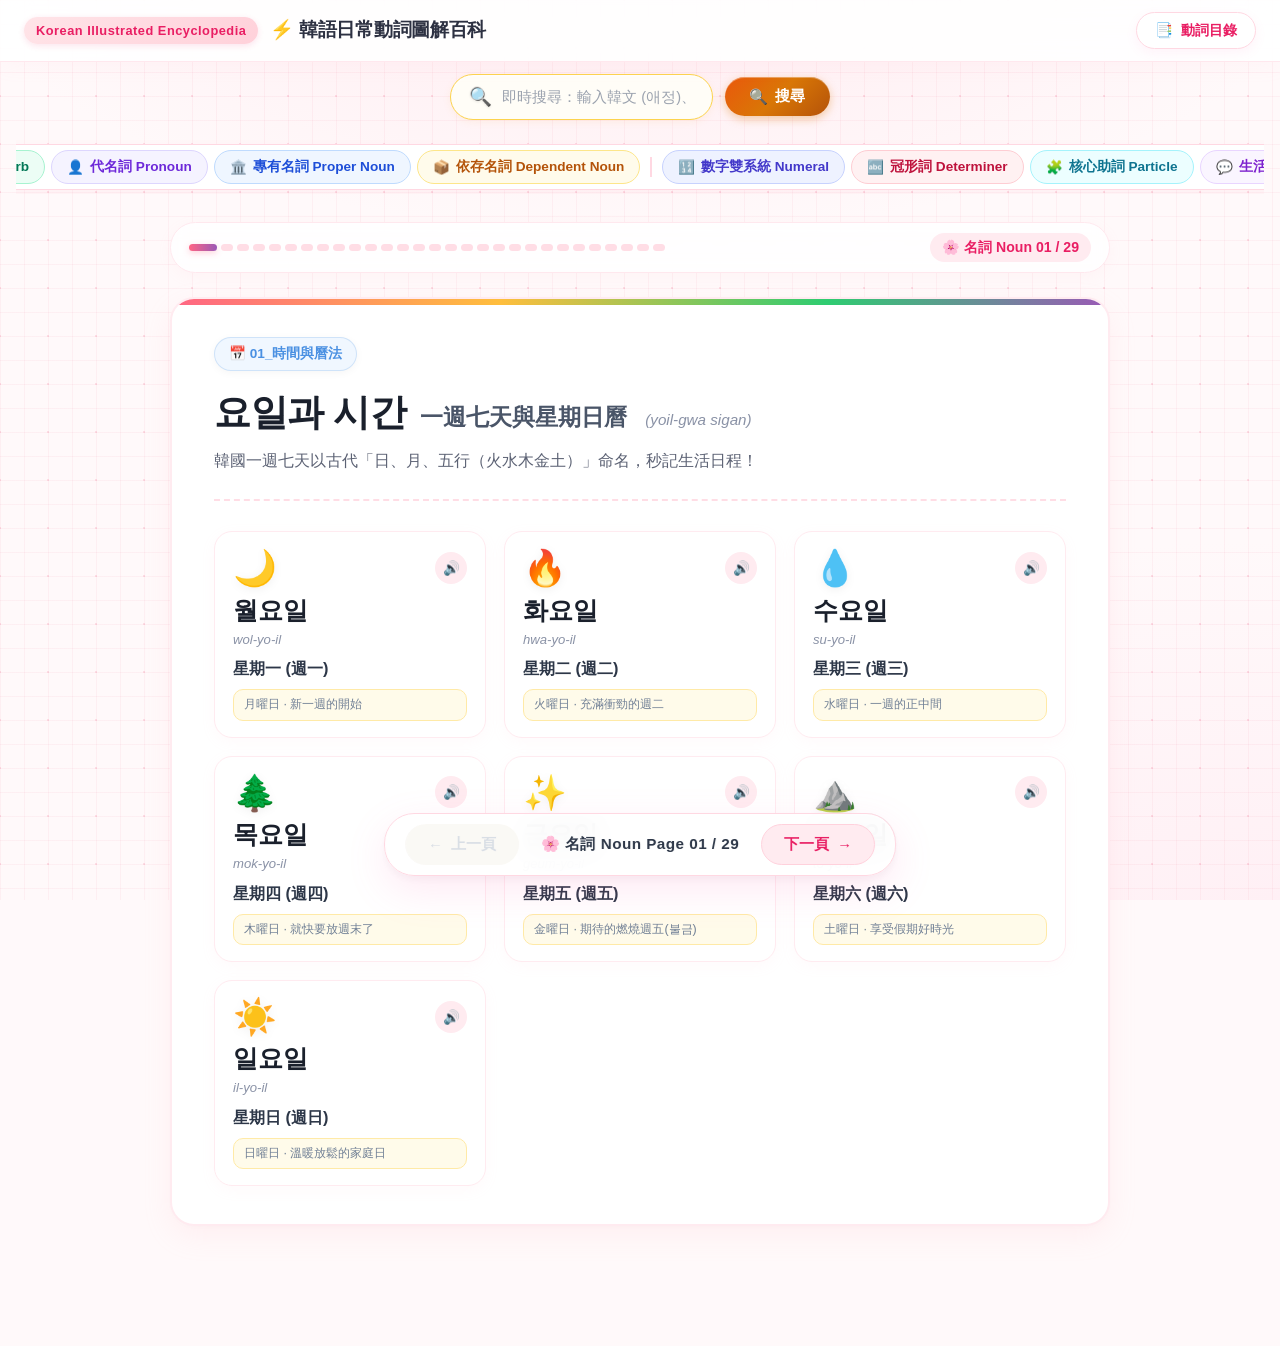
==== verbs.html @ 689ee40d "feat: implement instant multi-directional search engine with 9500+ words and wiki jump" ====
<!DOCTYPE html>
<html lang="zh-TW">
<head>
  <meta charset="UTF-8">
  <meta name="viewport" content="width=device-width, initial-scale=1.0, maximum-scale=1.0, user-scalable=no">
  <title>韓語圖解日常動詞百科 · Korean Visual Verb Encyclopedia</title>
  <meta name="description" content="韓語日常動詞圖解百科：涵蓋12大動作生活領域、韓文原形、日常해요體變形、實用生活搭配句、清晰動作圖示與真人發音點讀。">
  <!-- 引入樣式表 -->
  <link rel="stylesheet" href="css/encyclopedia.css">
</head>
<body data-mode="verb">

  <!-- 頂部常駐導航列 -->
  <header class="app-header">
    <div class="brand-area">
      <span class="brand-badge">Korean Illustrated Encyclopedia</span>
      <div class="brand-title">⚡ 韓語日常動詞圖解百科</div>
    </div>
    <div class="header-controls">
      <button class="btn-toc" id="btn-toc">
        <span>📑</span>
        <span>動詞目錄</span>
      </button>
    </div>
  </header>

  <!-- 全域即時多向搜尋欄 (依使用者設計圖稿) -->
  <section class="search-section-wrapper" id="search-section-wrapper">
    <div class="search-bar-container">
      <div class="search-input-pill">
        <span class="search-icon-lens">🔍</span>
        <input type="text"
               id="search-input"
               class="search-input"
               placeholder="即時搜尋：輸入韓文 (애정)、中文 (愛情)、拼音 (aiqing)、羅馬拼音 (aejeong) 或英文..."
               autocomplete="off"
               spellcheck="false">
        <button type="button" class="btn-search-clear" id="btn-search-clear" title="清空" style="display: none;">✕</button>
      </div>
      <button type="button" class="btn-search-submit" id="btn-search-submit">
        <span>🔍</span>
        <span>搜尋</span>
      </button>
    </div>

    <!-- 懸浮搜尋結果下拉面板 -->
    <div class="search-results-panel" id="search-results-panel" style="display: none;">
      <div class="search-results-header">
        <div class="search-stats">
          <span class="stats-badge" id="search-stats-badge">找到 0 筆結果</span>
        </div>
        <div class="search-filter-pills" id="search-filter-pills">
          <button type="button" class="filter-pill active" data-filter="all">全部 (0)</button>
          <button type="button" class="filter-pill" data-filter="wiki">📖 圖解百科 (0)</button>
          <button type="button" class="filter-pill" data-filter="dict">📚 核心詞庫 (0)</button>
          <button type="button" class="filter-pill" data-filter="hanja">🀄 漢字詞 (0)</button>
        </div>
        <button type="button" class="btn-results-close" id="btn-results-close" title="關閉搜尋結果">✕</button>
      </div>
      <div class="search-results-list" id="search-results-list">
        <!-- JS 動態渲染卡片清單 -->
      </div>
    </div>
  </section>

  <!-- 13 大全景韓語圖解模式切換列 (7大品詞 + 4大語法核心 + 2大專題圖鑑) -->
  <div class="mode-switcher-container">
    <div class="mode-switch-pill" role="tablist" aria-label="圖鑑模式分類切換">
      <!-- 📚 核心品詞 (7) -->
      <button class="mode-tab-btn" data-mode="noun" onclick="app.setMode('noun', true)" role="tab" aria-selected="false">
        <span>🌸</span>
        <span>名詞 Noun</span>
      </button>
      <button class="mode-tab-btn active" data-mode="verb" onclick="app.setMode('verb', true)" role="tab" aria-selected="true">
        <span>⚡</span>
        <span>動詞 Verb</span>
      </button>
      <button class="mode-tab-btn" data-mode="adjective" onclick="app.setMode('adjective', true)" role="tab" aria-selected="false">
        <span>🌈</span>
        <span>形容詞 Adjective</span>
      </button>
      <button class="mode-tab-btn" data-mode="adverb" onclick="app.setMode('adverb', true)" role="tab" aria-selected="false">
        <span>✨</span>
        <span>副詞 Adverb</span>
      </button>
      <button class="mode-tab-btn" data-mode="pronoun" onclick="app.setMode('pronoun', true)" role="tab" aria-selected="false">
        <span>👤</span>
        <span>代名詞 Pronoun</span>
      </button>
      <button class="mode-tab-btn" data-mode="proper_noun" onclick="app.setMode('proper_noun', true)" role="tab" aria-selected="false">
        <span>🏛️</span>
        <span>專有名詞 Proper Noun</span>
      </button>
      <button class="mode-tab-btn" data-mode="dependent_noun" onclick="app.setMode('dependent_noun', true)" role="tab" aria-selected="false">
        <span>📦</span>
        <span>依存名詞 Dependent Noun</span>
      </button>

      <!-- 🧩 語法核心 (4) -->
      <span class="mode-divider" title="語法核心"></span>
      <button class="mode-tab-btn" data-mode="numeral" onclick="app.setMode('numeral', true)" role="tab" aria-selected="false">
        <span>🔢</span>
        <span>數字雙系統 Numeral</span>
      </button>
      <button class="mode-tab-btn" data-mode="determiner" onclick="app.setMode('determiner', true)" role="tab" aria-selected="false">
        <span>🔤</span>
        <span>冠形詞 Determiner</span>
      </button>
      <button class="mode-tab-btn" data-mode="particle" onclick="app.setMode('particle', true)" role="tab" aria-selected="false">
        <span>🧩</span>
        <span>核心助詞 Particle</span>
      </button>
      <button class="mode-tab-btn" data-mode="greeting" onclick="app.setMode('greeting', true)" role="tab" aria-selected="false">
        <span>💬</span>
        <span>生活問候 Greeting</span>
      </button>

      <!-- 🌟 專題圖鑑 (2) -->
      <span class="mode-divider" title="專題圖鑑"></span>
      <button class="mode-tab-btn" data-mode="loanword" onclick="app.setMode('loanword', true)" role="tab" aria-selected="false">
        <span>🌍</span>
        <span>外來語借詞 Loanword</span>
      </button>
      <button class="mode-tab-btn" data-mode="sanrio_food" onclick="app.setMode('sanrio_food', true)" role="tab" aria-selected="false">
        <span>🍲</span>
        <span>三麗鷗美食 Sanrio Food</span>
      </button>
    </div>
  </div>

  <!-- 彈出式副頁生活領域標籤抽屜 (Pop-out Sub-page Domain Drawer) -->
  <div class="domain-popout-wrapper" id="domain-popout-wrapper" aria-label="副頁領域彈出導航">
    <div class="domain-popout-card">
      <div class="domain-popout-header">
        <div class="domain-popout-title" id="domain-popout-title">
          <span>⚡</span>
          <span>動詞 · 副頁領域主題</span>
        </div>
        <button class="domain-popout-close" id="btn-close-domain-popout" onclick="app.closeDomainPopout()" title="收起副頁標籤">✕</button>
      </div>
      <div class="domain-bar" id="domain-bar">
        <!-- JS 動態生成領域快捷彩色標籤 -->
      </div>
    </div>
  </div>

  <!-- 主閱讀器畫布 -->
  <main class="encyclopedia-container">
    <!-- 頂部進度條 -->
    <div class="page-progress-bar">
      <div class="page-stepper" id="page-stepper">
        <!-- JS 動態生成 Dot 點點 -->
      </div>
      <div class="page-counter" id="page-counter">動詞篇 01 / 12</div>
    </div>

    <!-- 雜誌書籍主頁面 -->
    <article class="book-page-canvas" id="page-canvas">
      <!-- JS 動態渲染本頁主題內容 -->
    </article>
  </main>

  <!-- 底部常駐換頁控制列 -->
  <nav class="bottom-nav-bar" aria-label="翻頁導航">
    <button class="nav-btn" id="btn-prev" disabled>
      <span>←</span>
      <span>上一頁</span>
    </button>
    <div class="nav-page-info" id="nav-page-info">動詞篇 Page 01 / 12</div>
    <button class="nav-btn" id="btn-next">
      <span>下一頁</span>
      <span>→</span>
    </button>
  </nav>

  <!-- 百科全域目錄彈窗 (Table of Contents Modal) -->
  <div class="modal-backdrop" id="toc-modal" role="dialog" aria-modal="true">
    <div class="toc-modal">
      <div class="toc-header">
        <div class="toc-title">⚡ 動詞篇主題目錄</div>
        <button class="btn-close-modal" id="btn-close-modal" aria-label="關閉目錄">✕</button>
      </div>
      <div class="toc-list" id="toc-list">
        <!-- JS 動態渲染目錄列表 -->
      </div>
    </div>
  </div>

  <!-- 載入資料集與應用核心邏輯 -->
  <script src="js/encyclopedia_data.js"></script>
  <script src="js/verbs_data.js"></script>
  <script src="js/adjectives_data.js"></script>
  <script src="js/adverbs_data.js"></script>
  <script src="js/pronouns_data.js"></script>
  <script src="js/proper_nouns_data.js"></script>
  <script src="js/dependent_nouns_data.js"></script>
  <script src="js/numerals_data.js"></script>
  <script src="js/determiners_data.js"></script>
  <script src="js/particles_data.js"></script>
  <script src="js/greetings_data.js"></script>
  <script src="js/loanwords_data.js"></script>
  <script src="js/sanrio_food_data.js"></script>
  <script src="js/encyclopedia_app.js"></script>
  <script src="js/search_index.js" defer></script>
  <script src="js/encyclopedia_search.js" defer></script>
  <script>
    // 預設進入動詞篇模式
    window.addEventListener('DOMContentLoaded', () => {
      if (window.app) {
        window.app.setMode('verb');
      }
    });
  </script>
</body>
</html>
---- css/encyclopedia.css ----
/* ==========================================================================
   韓語圖解生活百科全書 (Korean Visual Illustrated Encyclopedia)
   視覺風格：方案 B【萌系馬卡龍粉嫩風 (Pastel Playful)】
   特色：草莓粉、奶霜黃、薄荷綠、薰衣草紫、手帳圓角萌感、高留白護眼
   ========================================================================== */

:root {
  --font-main: -apple-system, BlinkMacSystemFont, "Segoe UI", Roboto, "Noto Sans TC", "Apple SD Gothic Neo", "Malgun Gothic", sans-serif;
  
  /* 📖 背景手帳方眼紙與環境氛圍變數 (Notebook Graph Grid & Ambient Tone) */
  --bg-ambient-top: #FFEBF0;
  --bg-ambient-bottom: #F0F4FF;
  --bg-canvas-base: #FFF9FA;
  --bg-grid-line: rgba(255, 94, 134, 0.045);
  --bg-grid-dot: rgba(255, 94, 134, 0.12);

  --bg-card: #FFFFFF;
  --text-main: #2D3142;
  --text-sub: #5C6274;
  --text-rom: #8A92A6;
  --border-soft: #FFE8EE;
  --border-card: #FFEFF2;
  --primary: #FF5E86;
  --primary-light: #FFEBF0;
  --primary-hover: #FF4071;
  --accent-mint: #2ECC71;
  --accent-lavender: #9B59B6;
  --accent-blue: #3498DB;
  --accent-amber: #F39C12;
  --radius-lg: 24px;
  --radius-md: 18px;
  --radius-sm: 12px;
  --radius-pill: 30px;
  --shadow-card: 0 10px 28px rgba(255, 182, 193, 0.14), 0 2px 8px rgba(0, 0, 0, 0.02);
  --shadow-hover: 0 16px 36px rgba(255, 94, 134, 0.2), 0 4px 12px rgba(0, 0, 0, 0.04);
  --transition-smooth: all 0.28s cubic-bezier(0.25, 0.8, 0.25, 1);
}

* {
  box-sizing: border-box;
  margin: 0;
  padding: 0;
  -webkit-tap-highlight-color: transparent;
}

body {
  font-family: var(--font-main);
  background-color: var(--bg-canvas-base);
  /* 🎨 日系手帳方眼微米網格 + 散落微點陣 + 雙向柔焦環境光 */
  background-image:
    /* 1. 散落柔和微點陣 (Micro Polka Dots, 48px × 48px) */
    radial-gradient(circle at center, var(--bg-grid-dot) 1.2px, transparent 1.2px),
    /* 2. 手帳方眼紙垂直微米線 (Vertical Graph Grid Lines, 24px) */
    linear-gradient(to right, var(--bg-grid-line) 1px, transparent 1px),
    /* 3. 手帳方眼紙水平微米線 (Horizontal Graph Grid Lines, 24px) */
    linear-gradient(to bottom, var(--bg-grid-line) 1px, transparent 1px),
    /* 4. 頂部柔和環境光暈 (Top Ambient Atmosphere) */
    radial-gradient(ellipse 70% 45% at 50% -10%, var(--bg-ambient-top) 0%, transparent 80%),
    /* 5. 底部微弱柔光 (Bottom Ambient Atmosphere) */
    radial-gradient(ellipse 80% 50% at 100% 100%, var(--bg-ambient-bottom) 0%, transparent 80%);
  background-size:
    48px 48px,
    24px 24px,
    24px 24px,
    100% 100%,
    100% 100%;
  background-position:
    24px 24px,
    0 0,
    0 0,
    center top,
    right bottom;
  background-repeat:
    repeat,
    repeat,
    repeat,
    no-repeat,
    no-repeat;
  background-attachment: fixed;
  color: var(--text-main);
  min-height: 100vh;
  display: flex;
  flex-direction: column;
  line-height: 1.5;
  overflow-x: hidden;
  transition: background-color 0.4s ease, border-color 0.4s ease;
}

/* ==========================================================================
   🎨 13 大分類智能背景氛圍色聯動 (Adaptive Mode Ambient Backgrounds)
   ========================================================================== */

/* 1. 🌸 名詞 Noun (珊瑚櫻花紅) */
body[data-mode="noun"] {
  --bg-ambient-top: #FFE8EE;
  --bg-ambient-bottom: #FFF0F5;
  --bg-canvas-base: #FFF9FA;
  --bg-grid-line: rgba(230, 26, 78, 0.045);
  --bg-grid-dot: rgba(230, 26, 78, 0.12);
}

/* 2. ⚡ 動詞 Verb (活力夕陽橘) */
body[data-mode="verb"] {
  --bg-ambient-top: #FFF1E0;
  --bg-ambient-bottom: #FFF8EB;
  --bg-canvas-base: #FFFBF5;
  --bg-grid-line: rgba(230, 81, 0, 0.045);
  --bg-grid-dot: rgba(230, 81, 0, 0.12);
}

/* 3. 🌈 形容詞 Adjective (莓果洋紅紫) */
body[data-mode="adjective"] {
  --bg-ambient-top: #FCE7F3;
  --bg-ambient-bottom: #FAF5FF;
  --bg-canvas-base: #FCF7FA;
  --bg-grid-line: rgba(190, 24, 93, 0.045);
  --bg-grid-dot: rgba(190, 24, 93, 0.12);
}

/* 4. ✨ 副詞 Adverb (薄荷翡翠綠) */
body[data-mode="adverb"] {
  --bg-ambient-top: #E6FDF2;
  --bg-ambient-bottom: #F0FDF4;
  --bg-canvas-base: #F7FEFB;
  --bg-grid-line: rgba(4, 120, 87, 0.045);
  --bg-grid-dot: rgba(4, 120, 87, 0.12);
}

/* 5. 👤 代名詞 Pronoun (皇家香芋紫) */
body[data-mode="pronoun"] {
  --bg-ambient-top: #F3E8FF;
  --bg-ambient-bottom: #FAF5FF;
  --bg-canvas-base: #FAF8FE;
  --bg-grid-line: rgba(109, 40, 217, 0.045);
  --bg-grid-dot: rgba(109, 40, 217, 0.12);
}

/* 6. 🏛️ 專有名詞 Proper Noun (蔚藍寶石藍) */
body[data-mode="proper_noun"] {
  --bg-ambient-top: #EBF3FF;
  --bg-ambient-bottom: #F0F9FF;
  --bg-canvas-base: #F7FAFE;
  --bg-grid-line: rgba(29, 78, 216, 0.045);
  --bg-grid-dot: rgba(29, 78, 216, 0.12);
}

/* 7. 📦 依存名詞 Dependent Noun (暖金黃蜜色) */
body[data-mode="dependent_noun"] {
  --bg-ambient-top: #FEF3C7;
  --bg-ambient-bottom: #FFFDF0;
  --bg-canvas-base: #FFFCF2;
  --bg-grid-line: rgba(180, 83, 9, 0.045);
  --bg-grid-dot: rgba(180, 83, 9, 0.12);
}

/* 8. 🔢 數字雙系統 Numeral (靛青紫羅蘭) */
body[data-mode="numeral"] {
  --bg-ambient-top: #E0E7FF;
  --bg-ambient-bottom: #F5F3FF;
  --bg-canvas-base: #F7F8FE;
  --bg-grid-line: rgba(67, 56, 202, 0.045);
  --bg-grid-dot: rgba(67, 56, 202, 0.12);
}

/* 9. 🔤 冠形詞 Determiner (薔薇胭脂紅) */
body[data-mode="determiner"] {
  --bg-ambient-top: #FFE4E6;
  --bg-ambient-bottom: #FFF5F7;
  --bg-canvas-base: #FFFAFB;
  --bg-grid-line: rgba(190, 18, 60, 0.045);
  --bg-grid-dot: rgba(190, 18, 60, 0.12);
}

/* 10. 🧩 核心助詞 Particle (湖水碧青藍) */
body[data-mode="particle"] {
  --bg-ambient-top: #E0F7FA;
  --bg-ambient-bottom: #F0FDFA;
  --bg-canvas-base: #F6FCFD;
  --bg-grid-line: rgba(14, 116, 144, 0.045);
  --bg-grid-dot: rgba(14, 116, 144, 0.12);
}

/* 11. 💬 生活問候 Greeting (夢幻薰衣草) */
body[data-mode="greeting"] {
  --bg-ambient-top: #F5E8FF;
  --bg-ambient-bottom: #FDF4FF;
  --bg-canvas-base: #FCF9FE;
  --bg-grid-line: rgba(126, 34, 206, 0.045);
  --bg-grid-dot: rgba(126, 34, 206, 0.12);
}

/* 12. 🌍 外來語借詞 Loanword (湛藍晴空藍) */
body[data-mode="loanword"] {
  --bg-ambient-top: #E0F2FE;
  --bg-ambient-bottom: #EFF6FF;
  --bg-canvas-base: #F6FAFE;
  --bg-grid-line: rgba(3, 105, 161, 0.045);
  --bg-grid-dot: rgba(3, 105, 161, 0.12);
}

/* 13. 🍲 三麗鷗美食 Sanrio Food (甜心草莓粉) */
body[data-mode="sanrio_food"] {
  --bg-ambient-top: #FFE4EC;
  --bg-ambient-bottom: #FFF0F6;
  --bg-canvas-base: #FFFAF8;
  --bg-grid-line: rgba(216, 27, 96, 0.045);
  --bg-grid-dot: rgba(216, 27, 96, 0.12);
}

/* 頂部導航列 */
.app-header {
  position: sticky;
  top: 0;
  z-index: 100;
  background: rgba(255, 255, 255, 0.9);
  backdrop-filter: blur(14px);
  border-bottom: 1.5px solid var(--border-soft);
  padding: 12px 24px;
  display: flex;
  align-items: center;
  justify-content: space-between;
  box-shadow: 0 4px 20px rgba(255, 192, 203, 0.08);
}

.brand-area {
  display: flex;
  align-items: center;
  gap: 12px;
}

.brand-badge {
  background: linear-gradient(135deg, #FFE4E8 0%, #FFD1DA 100%);
  color: #E91E63;
  font-size: 0.8rem;
  font-weight: 800;
  padding: 4px 12px;
  border-radius: var(--radius-pill);
  letter-spacing: 0.5px;
  box-shadow: 0 2px 6px rgba(233, 30, 99, 0.12);
}

.brand-title {
  font-size: 1.2rem;
  font-weight: 900;
  color: #2D3142;
  letter-spacing: -0.3px;
  display: flex;
  align-items: center;
  gap: 6px;
}

.header-controls {
  display: flex;
  align-items: center;
  gap: 10px;
}

.btn-toc {
  background: #FFFFFF;
  border: 1.5px solid #FFD8E2;
  color: #E91E63;
  font-size: 0.9rem;
  font-weight: 700;
  padding: 8px 18px;
  border-radius: var(--radius-pill);
  cursor: pointer;
  display: inline-flex;
  align-items: center;
  gap: 8px;
  box-shadow: 0 4px 12px rgba(255, 105, 180, 0.08);
  transition: var(--transition-smooth);
}

.btn-toc:hover {
  background: #FFEBF0;
  border-color: #FF6584;
  transform: translateY(-2px);
  box-shadow: 0 6px 16px rgba(255, 105, 180, 0.16);
}

/* 7 大詞性圖鑑模式切換按鈕 (Mode Switcher) */
.mode-switcher-container {
  display: flex;
  justify-content: flex-start;
  margin: 12px 16px 4px;
  overflow-x: auto;
  scrollbar-width: none;
  -ms-overflow-style: none;
  -webkit-overflow-scrolling: touch;
  padding: 4px 0;
}

@media (min-width: 1100px) {
  .mode-switcher-container {
    justify-content: center;
  }
}

.mode-switcher-container::-webkit-scrollbar {
  display: none;
}

.mode-switch-pill {
  background: #FFFFFF;
  border: 1.5px solid #FFD8E2;
  border-radius: var(--radius-pill);
  padding: 5px 8px;
  display: inline-flex;
  gap: 6px;
  box-shadow: 0 4px 16px rgba(255, 182, 193, 0.15);
  flex-shrink: 0;
  align-items: center;
}

.mode-tab-btn {
  border: 1.5px solid transparent;
  font-size: 0.85rem;
  font-weight: 800;
  padding: 7px 15px;
  border-radius: var(--radius-pill);
  cursor: pointer;
  display: inline-flex;
  align-items: center;
  gap: 6px;
  white-space: nowrap;
  transition: all 0.22s cubic-bezier(0.4, 0, 0.2, 1);
  user-select: none;
}

.mode-tab-btn:hover {
  transform: translateY(-2px);
  filter: brightness(1.05);
}

.mode-tab-btn.active {
  color: #FFFFFF !important;
  transform: translateY(-2px) scale(1.03);
  border-color: #FFFFFF !important;
}

.mode-tab-btn.active::after {
  content: " ▾";
  font-size: 0.72rem;
  margin-left: 2px;
  opacity: 0.85;
}

body.domain-popout-open .mode-tab-btn.active::after {
  content: " ▴";
}

/* 1. 🌸 名詞 Noun - 珊瑚櫻花紅 (Coral Strawberry) */
.mode-tab-btn[data-mode="noun"] {
  background: #FFF0F3;
  color: #D61B52;
  border-color: #FFCCD7;
}
.mode-tab-btn[data-mode="noun"]:hover {
  background: #FFE4EC;
  border-color: #FF94AA;
}
.mode-tab-btn[data-mode="noun"].active {
  background: linear-gradient(135deg, #FF5376 0%, #E61A4E 100%);
  box-shadow: 0 4px 14px rgba(230, 26, 78, 0.35);
}

/* 2. ⚡ 動詞 Verb - 活力夕陽橘 (Sunset Amber Orange) */
.mode-tab-btn[data-mode="verb"] {
  background: #FFF5EB;
  color: #D95A00;
  border-color: #FFE0C2;
}
.mode-tab-btn[data-mode="verb"]:hover {
  background: #FFEAD4;
  border-color: #FFB87A;
}
.mode-tab-btn[data-mode="verb"].active {
  background: linear-gradient(135deg, #FF9500 0%, #E65100 100%);
  box-shadow: 0 4px 14px rgba(230, 81, 0, 0.35);
}

/* 3. 🌈 形容詞 Adjective - 莓果洋紅紫 (Berry Fuchsia) */
.mode-tab-btn[data-mode="adjective"] {
  background: #FDF2F8;
  color: #BE185D;
  border-color: #FBCFE8;
}
.mode-tab-btn[data-mode="adjective"]:hover {
  background: #FCE7F3;
  border-color: #F472B6;
}
.mode-tab-btn[data-mode="adjective"].active {
  background: linear-gradient(135deg, #EC4899 0%, #BE185D 100%);
  box-shadow: 0 4px 14px rgba(190, 24, 93, 0.35);
}

/* 4. ✨ 副詞 Adverb - 薄荷翡翠綠 (Mint Emerald) */
.mode-tab-btn[data-mode="adverb"] {
  background: #ECFDF5;
  color: #047857;
  border-color: #A7F3D0;
}
.mode-tab-btn[data-mode="adverb"]:hover {
  background: #D1FAE5;
  border-color: #6EE7B7;
}
.mode-tab-btn[data-mode="adverb"].active {
  background: linear-gradient(135deg, #10B981 0%, #047857 100%);
  box-shadow: 0 4px 14px rgba(4, 120, 87, 0.35);
}

/* 5. 👤 代名詞 Pronoun - 皇家香芋紫 (Royal Purple) */
.mode-tab-btn[data-mode="pronoun"] {
  background: #F5F3FF;
  color: #6D28D9;
  border-color: #DDD6FE;
}
.mode-tab-btn[data-mode="pronoun"]:hover {
  background: #EDE9FE;
  border-color: #C4B5FD;
}
.mode-tab-btn[data-mode="pronoun"].active {
  background: linear-gradient(135deg, #8B5CF6 0%, #6D28D9 100%);
  box-shadow: 0 4px 14px rgba(109, 40, 217, 0.35);
}

/* 6. 🏛️ 專有名詞 Proper Noun - 蔚藍寶石 (Sapphire Blue) */
.mode-tab-btn[data-mode="proper_noun"] {
  background: #EFF6FF;
  color: #1D4ED8;
  border-color: #BFDBFE;
}
.mode-tab-btn[data-mode="proper_noun"]:hover {
  background: #DBEAFE;
  border-color: #93C5FD;
}
.mode-tab-btn[data-mode="proper_noun"].active {
  background: linear-gradient(135deg, #3B82F6 0%, #1D4ED8 100%);
  box-shadow: 0 4px 14px rgba(29, 78, 216, 0.35);
}

/* 7. 📦 依存名詞 Dependent Noun - 暖金黃蜜 (Honey Amber) */
.mode-tab-btn[data-mode="dependent_noun"] {
  background: #FFFBEB;
  color: #B45309;
  border-color: #FDE68A;
}
.mode-tab-btn[data-mode="dependent_noun"]:hover {
  background: #FEF3C7;
  border-color: #FCD34D;
}
.mode-tab-btn[data-mode="dependent_noun"].active {
  background: linear-gradient(135deg, #F59E0B 0%, #B45309 100%);
  box-shadow: 0 4px 14px rgba(180, 83, 9, 0.35);
}

/* 8. 🔢 數字雙系統 Numeral - 靛青紫羅蘭 (Electric Indigo) */
.mode-tab-btn[data-mode="numeral"] {
  background: #EEF2FF;
  color: #4338CA;
  border-color: #C7D2FE;
}
.mode-tab-btn[data-mode="numeral"]:hover {
  background: #E0E7FF;
  border-color: #A5B4FC;
}
.mode-tab-btn[data-mode="numeral"].active {
  background: linear-gradient(135deg, #6366F1 0%, #4338CA 100%);
  box-shadow: 0 4px 14px rgba(67, 56, 202, 0.35);
}

/* 9. 🔤 冠形詞 Determiner - 薔薇胭脂紅 (Crimson Rose) */
.mode-tab-btn[data-mode="determiner"] {
  background: #FFF1F2;
  color: #BE123C;
  border-color: #FECDD3;
}
.mode-tab-btn[data-mode="determiner"]:hover {
  background: #FFE4E6;
  border-color: #FDA4AF;
}
.mode-tab-btn[data-mode="determiner"].active {
  background: linear-gradient(135deg, #F43F5E 0%, #BE123C 100%);
  box-shadow: 0 4px 14px rgba(190, 18, 60, 0.35);
}

/* 10. 🧩 核心助詞 Particle - 湖水碧藍 (Teal Cyan) */
.mode-tab-btn[data-mode="particle"] {
  background: #ECFEFF;
  color: #0E7490;
  border-color: #A5F3FC;
}
.mode-tab-btn[data-mode="particle"]:hover {
  background: #CFFAFE;
  border-color: #67E8F9;
}
.mode-tab-btn[data-mode="particle"].active {
  background: linear-gradient(135deg, #06B6D4 0%, #0E7490 100%);
  box-shadow: 0 4px 14px rgba(14, 116, 144, 0.35);
}

/* 11. 💬 生活問候 Greeting - 夢幻薰衣草 (Vivid Lavender) */
.mode-tab-btn[data-mode="greeting"] {
  background: #FAF5FF;
  color: #7E22CE;
  border-color: #E9D5FF;
}
.mode-tab-btn[data-mode="greeting"]:hover {
  background: #F3E8FF;
  border-color: #D8B4FE;
}
.mode-tab-btn[data-mode="greeting"].active {
  background: linear-gradient(135deg, #A855F7 0%, #7E22CE 100%);
  box-shadow: 0 4px 14px rgba(126, 34, 206, 0.35);
}

/* 12. 🌍 外來語借詞 Loanword - 湛藍天空 (Sky Blue) */
.mode-tab-btn[data-mode="loanword"] {
  background: #F0F9FF;
  color: #0369A1;
  border-color: #BAE6FD;
}
.mode-tab-btn[data-mode="loanword"]:hover {
  background: #E0F2FE;
  border-color: #7DD3FC;
}
.mode-tab-btn[data-mode="loanword"].active {
  background: linear-gradient(135deg, #0284C7 0%, #0369A1 100%);
  box-shadow: 0 4px 14px rgba(3, 105, 161, 0.35);
}

/* 13. 🍲 三麗鷗美食 Sanrio Food - 甜心草莓粉 (Sweet Peach Blossom) */
.mode-tab-btn[data-mode="sanrio_food"] {
  background: #FFF1F5;
  color: #D81B60;
  border-color: #F8BBD0;
}
.mode-tab-btn[data-mode="sanrio_food"]:hover {
  background: #FCE4EC;
  border-color: #F48FB1;
}
.mode-tab-btn[data-mode="sanrio_food"].active {
  background: linear-gradient(135deg, #FF6584 0%, #D81B60 100%);
  box-shadow: 0 4px 14px rgba(216, 27, 96, 0.35);
}

.mode-divider {
  width: 1.5px;
  height: 20px;
  background: #FFD8E2;
  margin: 0 4px;
  align-self: center;
  flex-shrink: 0;
}

/* 動詞與形容詞變形標籤列 (해요體 & 하십시오體 雙變形) */
.conjugation-row {
  display: flex;
  align-items: center;
  gap: 8px;
  margin: 4px 0;
  width: fit-content;
}

.card-haeyo-pill {
  display: inline-flex;
  align-items: center;
  gap: 6px;
  background: #FFF0F4;
  border: 1.5px solid #FFAEC1;
  color: #E91E63;
  font-size: 0.85rem;
  font-weight: 800;
  padding: 4px 12px;
  border-radius: var(--radius-pill);
  box-shadow: 0 2px 6px rgba(233, 30, 99, 0.08);
}

.card-hasipsio-pill {
  display: inline-flex;
  align-items: center;
  gap: 6px;
  background: #FFF5F7;
  border: 1.5px solid #FF85A1;
  color: #C2185B;
  font-size: 0.85rem;
  font-weight: 800;
  padding: 4px 12px;
  border-radius: var(--radius-pill);
  box-shadow: 0 2px 6px rgba(194, 24, 91, 0.08);
}

/* 🔊 雙詞彙獨立分別發音膠囊 (Dual-Word Independent Pronunciation Chips) */
.dual-word-container {
  display: flex;
  align-items: center;
  justify-content: flex-start;
  flex-wrap: wrap;
  gap: 6px;
  margin: 4px 0 6px;
}

.dual-word-chip {
  display: inline-flex;
  align-items: center;
  gap: 6px;
  background: #FFF5F8;
  border: 1.5px solid #FFCCD7;
  border-radius: var(--radius-pill);
  padding: 4px 12px;
  cursor: pointer;
  transition: all 0.22s cubic-bezier(0.4, 0, 0.2, 1);
  box-shadow: 0 2px 6px rgba(255, 94, 134, 0.08);
  user-select: none;
}

.dual-word-chip:hover {
  background: #FFE8EF;
  border-color: #FF5E86;
  transform: translateY(-2px);
  box-shadow: 0 4px 12px rgba(255, 94, 134, 0.2);
}

.dual-word-chip:active {
  transform: scale(0.96);
}

.dual-word-chip.is-playing {
  background: linear-gradient(135deg, #FF6584, #FF4071) !important;
  border-color: #FF4071 !important;
  box-shadow: 0 0 0 4px rgba(255, 64, 113, 0.25), 0 6px 14px rgba(255, 64, 113, 0.35) !important;
  transform: translateY(-2px) scale(1.04) !important;
}

.dual-word-chip.is-playing .dual-word-text,
.dual-word-chip.is-playing .btn-sound-chip {
  color: #FFFFFF !important;
}

.dual-word-text {
  font-size: 1.25rem;
  font-weight: 900;
  color: #2D3142;
  letter-spacing: -0.2px;
}

.btn-sound-chip {
  background: #FFEBF0;
  border: 1px solid #FFCCD7;
  width: 24px;
  height: 24px;
  border-radius: 50%;
  font-size: 0.75rem;
  cursor: pointer;
  color: #FF4071;
  display: inline-flex;
  align-items: center;
  justify-content: center;
  padding: 0;
  transition: transform 0.15s ease;
}

.dual-word-chip:hover .btn-sound-chip {
  background: #FF4071;
  color: #FFFFFF;
  transform: scale(1.1);
}

.dual-word-divider {
  font-size: 1.15rem;
  font-weight: 800;
  color: #CBD5E0;
  user-select: none;
  padding: 0 1px;
}

/* 膠囊標籤右側小喇叭獨立點讀鈕 */
.btn-sound-pill {
  background: #FFEBF0;
  border: 1px solid #FFCCD7;
  width: 26px;
  height: 26px;
  border-radius: 50%;
  display: inline-flex;
  align-items: center;
  justify-content: center;
  font-size: 0.78rem;
  cursor: pointer;
  color: #FF4071;
  box-shadow: 0 2px 5px rgba(255, 64, 113, 0.1);
  transition: var(--transition-smooth);
}

.btn-sound-pill:hover {
  transform: scale(1.18);
  background: #FF4071;
  color: #FFFFFF;
}

.btn-sound-pill:active {
  transform: scale(0.92);
}

.vocab-card.is-playing {
  border-color: #FF6584;
  box-shadow: 0 0 0 3px rgba(255, 101, 132, 0.2), var(--shadow-hover);
  transform: translateY(-3px) scale(1.01);
}

.btn-sound-pill.is-playing,
.btn-sound-mini.is-playing {
  background: #FF4071 !important;
  color: #FFFFFF !important;
  transform: scale(1.2) !important;
  box-shadow: 0 0 0 4px rgba(255, 64, 113, 0.25) !important;
}

/* ==========================================================================
   ✨ 彈出式副頁生活領域標籤抽屜 (Pop-out Sub-page Domain Drawer)
   ========================================================================== */
.domain-popout-wrapper {
  position: relative;
  max-width: 1060px;
  margin: 0 auto;
  padding: 0 16px;
  z-index: 90;
  display: none; /* 預設隱藏：只看到 13 大合頁標籤，按進去才彈出 */
}

.domain-popout-wrapper.is-open {
  display: block;
  animation: popoutSlide 0.25s cubic-bezier(0.34, 1.56, 0.64, 1);
}

@keyframes popoutSlide {
  0% {
    opacity: 0;
    transform: translateY(-10px) scale(0.98);
  }
  100% {
    opacity: 1;
    transform: translateY(0) scale(1);
  }
}

.domain-popout-card {
  background: rgba(255, 255, 255, 0.96);
  backdrop-filter: blur(16px);
  border: 1.5px solid #FFD8E2;
  border-radius: 20px;
  padding: 12px 18px 14px;
  box-shadow: 0 14px 36px rgba(255, 182, 193, 0.22), 0 4px 12px rgba(0, 0, 0, 0.04);
  margin-bottom: 12px;
}

.domain-popout-header {
  display: flex;
  align-items: center;
  justify-content: space-between;
  margin-bottom: 10px;
  padding-bottom: 8px;
  border-bottom: 1px dashed #FFE0E8;
}

.domain-popout-title {
  font-size: 0.88rem;
  font-weight: 800;
  color: #4A5568;
  display: flex;
  align-items: center;
  gap: 6px;
}

.domain-popout-close {
  background: #FFF0F4;
  border: 1px solid #FFCCD7;
  color: #E91E63;
  width: 26px;
  height: 26px;
  border-radius: 50%;
  cursor: pointer;
  display: inline-flex;
  align-items: center;
  justify-content: center;
  font-size: 0.82rem;
  font-weight: 800;
  transition: var(--transition-smooth);
}

.domain-popout-close:hover {
  background: #FF4071;
  color: #FFFFFF;
  transform: scale(1.1);
}

.domain-bar {
  display: flex;
  flex-wrap: wrap;
  gap: 8px;
  max-height: 220px;
  overflow-y: auto;
  padding: 2px;
}

.domain-bar::-webkit-scrollbar {
  width: 5px;
}

.domain-bar::-webkit-scrollbar-thumb {
  background: #FFCCD7;
  border-radius: 10px;
}

/* ==========================================================================
   🌈 副頁標籤專屬彩虹色彩體系 (Domain Sub-page Colorful Candy Pills)
   ========================================================================== */
.domain-tab-btn {
  border: 1.5px solid transparent;
  border-radius: var(--radius-pill);
  padding: 6px 14px;
  font-size: 0.85rem;
  font-weight: 800;
  cursor: pointer;
  display: inline-flex;
  align-items: center;
  gap: 6px;
  white-space: nowrap;
  transition: all 0.2s cubic-bezier(0.4, 0, 0.2, 1);
  box-shadow: 0 2px 6px rgba(0, 0, 0, 0.03);
  user-select: none;
}

.domain-tab-btn:hover {
  transform: translateY(-2px);
  filter: brightness(1.05);
}

.domain-tab-btn.active {
  color: #FFFFFF !important;
  transform: translateY(-2px) scale(1.03);
  border-color: #FFFFFF !important;
}

/* 0. 珊瑚櫻桃紅 */
.domain-tab-btn[data-color="0"] {
  background: #FFF0F3;
  color: #D61B52;
  border-color: #FFCCD7;
}
.domain-tab-btn[data-color="0"]:hover {
  background: #FFE4EC;
  border-color: #FF94AA;
}
.domain-tab-btn[data-color="0"].active {
  background: linear-gradient(135deg, #FF5376 0%, #E61A4E 100%);
  box-shadow: 0 4px 12px rgba(230, 26, 78, 0.35);
}

/* 1. 活力蜜柑橘 */
.domain-tab-btn[data-color="1"] {
  background: #FFF5EB;
  color: #D95A00;
  border-color: #FFE0C2;
}
.domain-tab-btn[data-color="1"]:hover {
  background: #FFEAD4;
  border-color: #FFB87A;
}
.domain-tab-btn[data-color="1"].active {
  background: linear-gradient(135deg, #FF9500 0%, #E65100 100%);
  box-shadow: 0 4px 12px rgba(230, 81, 0, 0.35);
}

/* 2. 暖金黃蜜 */
.domain-tab-btn[data-color="2"] {
  background: #FFFBEB;
  color: #B45309;
  border-color: #FDE68A;
}
.domain-tab-btn[data-color="2"]:hover {
  background: #FEF3C7;
  border-color: #FCD34D;
}
.domain-tab-btn[data-color="2"].active {
  background: linear-gradient(135deg, #F59E0B 0%, #B45309 100%);
  box-shadow: 0 4px 12px rgba(180, 83, 9, 0.35);
}

/* 3. 薄荷翡翠綠 */
.domain-tab-btn[data-color="3"] {
  background: #ECFDF5;
  color: #047857;
  border-color: #A7F3D0;
}
.domain-tab-btn[data-color="3"]:hover {
  background: #D1FAE5;
  border-color: #6EE7B7;
}
.domain-tab-btn[data-color="3"].active {
  background: linear-gradient(135deg, #10B981 0%, #047857 100%);
  box-shadow: 0 4px 12px rgba(4, 120, 87, 0.35);
}

/* 4. 湖水青碧藍 */
.domain-tab-btn[data-color="4"] {
  background: #ECFEFF;
  color: #0E7490;
  border-color: #A5F3FC;
}
.domain-tab-btn[data-color="4"]:hover {
  background: #CFFAFE;
  border-color: #67E8F9;
}
.domain-tab-btn[data-color="4"].active {
  background: linear-gradient(135deg, #06B6D4 0%, #0E7490 100%);
  box-shadow: 0 4px 12px rgba(14, 116, 144, 0.35);
}

/* 5. 蔚藍海寶石 */
.domain-tab-btn[data-color="5"] {
  background: #EFF6FF;
  color: #1D4ED8;
  border-color: #BFDBFE;
}
.domain-tab-btn[data-color="5"]:hover {
  background: #DBEAFE;
  border-color: #93C5FD;
}
.domain-tab-btn[data-color="5"].active {
  background: linear-gradient(135deg, #3B82F6 0%, #1D4ED8 100%);
  box-shadow: 0 4px 12px rgba(29, 78, 216, 0.35);
}

/* 6. 靛青紫羅蘭 */
.domain-tab-btn[data-color="6"] {
  background: #EEF2FF;
  color: #4338CA;
  border-color: #C7D2FE;
}
.domain-tab-btn[data-color="6"]:hover {
  background: #E0E7FF;
  border-color: #A5B4FC;
}
.domain-tab-btn[data-color="6"].active {
  background: linear-gradient(135deg, #6366F1 0%, #4338CA 100%);
  box-shadow: 0 4px 12px rgba(67, 56, 202, 0.35);
}

/* 7. 皇家香芋紫 */
.domain-tab-btn[data-color="7"] {
  background: #F5F3FF;
  color: #6D28D9;
  border-color: #DDD6FE;
}
.domain-tab-btn[data-color="7"]:hover {
  background: #EDE9FE;
  border-color: #C4B5FD;
}
.domain-tab-btn[data-color="7"].active {
  background: linear-gradient(135deg, #8B5CF6 0%, #6D28D9 100%);
  box-shadow: 0 4px 12px rgba(109, 40, 217, 0.35);
}

/* 8. 莓果洋紅 */
.domain-tab-btn[data-color="8"] {
  background: #FDF2F8;
  color: #BE185D;
  border-color: #FBCFE8;
}
.domain-tab-btn[data-color="8"]:hover {
  background: #FCE7F3;
  border-color: #F472B6;
}
.domain-tab-btn[data-color="8"].active {
  background: linear-gradient(135deg, #EC4899 0%, #BE185D 100%);
  box-shadow: 0 4px 12px rgba(190, 24, 93, 0.35);
}

/* 9. 薔薇胭脂紅 */
.domain-tab-btn[data-color="9"] {
  background: #FFF1F2;
  color: #BE123C;
  border-color: #FECDD3;
}
.domain-tab-btn[data-color="9"]:hover {
  background: #FFE4E6;
  border-color: #FDA4AF;
}
.domain-tab-btn[data-color="9"].active {
  background: linear-gradient(135deg, #F43F5E 0%, #BE123C 100%);
  box-shadow: 0 4px 12px rgba(190, 18, 60, 0.35);
}

/* 10. 鮮蘋萊姆綠 */
.domain-tab-btn[data-color="10"] {
  background: #F7FEE7;
  color: #4D7C0F;
  border-color: #D9F99D;
}
.domain-tab-btn[data-color="10"]:hover {
  background: #ECFCCB;
  border-color: #BEF264;
}
.domain-tab-btn[data-color="10"].active {
  background: linear-gradient(135deg, #84CC16 0%, #4D7C0F 100%);
  box-shadow: 0 4px 12px rgba(77, 124, 15, 0.35);
}

/* 11. 湛藍晴空 */
.domain-tab-btn[data-color="11"] {
  background: #F0F9FF;
  color: #0369A1;
  border-color: #BAE6FD;
}
.domain-tab-btn[data-color="11"]:hover {
  background: #E0F2FE;
  border-color: #7DD3FC;
}
.domain-tab-btn[data-color="11"].active {
  background: linear-gradient(135deg, #0284C7 0%, #0369A1 100%);
  box-shadow: 0 4px 12px rgba(3, 105, 161, 0.35);
}

/* 12. 甜心水蜜桃 */
.domain-tab-btn[data-color="12"] {
  background: #FFF1F5;
  color: #D81B60;
  border-color: #F8BBD0;
}
.domain-tab-btn[data-color="12"]:hover {
  background: #FCE4EC;
  border-color: #F48FB1;
}
.domain-tab-btn[data-color="12"].active {
  background: linear-gradient(135deg, #FF6584 0%, #D81B60 100%);
  box-shadow: 0 4px 12px rgba(216, 27, 96, 0.35);
}

/* 13. 暖金紅褐 */
.domain-tab-btn[data-color="13"] {
  background: #FFF7ED;
  color: #C2410C;
  border-color: #FFEDD5;
}
.domain-tab-btn[data-color="13"]:hover {
  background: #FFEDD5;
  border-color: #FDBA74;
}
.domain-tab-btn[data-color="13"].active {
  background: linear-gradient(135deg, #F97316 0%, #C2410C 100%);
  box-shadow: 0 4px 12px rgba(194, 65, 12, 0.35);
}

/* 14. 夢幻紫晶 */
.domain-tab-btn[data-color="14"] {
  background: #FAF5FF;
  color: #7E22CE;
  border-color: #E9D5FF;
}
.domain-tab-btn[data-color="14"]:hover {
  background: #F3E8FF;
  border-color: #D8B4FE;
}
.domain-tab-btn[data-color="14"].active {
  background: linear-gradient(135deg, #A855F7 0%, #7E22CE 100%);
  box-shadow: 0 4px 12px rgba(126, 34, 206, 0.35);
}

/* 主容器 */
.encyclopedia-container {
  max-width: 980px;
  margin: 0 auto;
  padding: 24px 20px 120px;
  width: 100%;
  flex: 1;
}

/* 頂部頁面進度條 */
.page-progress-bar {
  display: flex;
  align-items: center;
  justify-content: space-between;
  margin-bottom: 24px;
  padding: 10px 18px;
  background: rgba(255, 255, 255, 0.85);
  backdrop-filter: blur(8px);
  border-radius: var(--radius-pill);
  border: 1.5px solid var(--border-soft);
  box-shadow: 0 4px 14px rgba(255, 182, 193, 0.08);
}

.page-stepper {
  display: flex;
  gap: 4px;
  flex-wrap: wrap;
  max-width: 82%;
}

.step-dot {
  width: 12px;
  height: 7px;
  border-radius: 4px;
  background: #FFDDE5;
  cursor: pointer;
  transition: var(--transition-smooth);
}

.step-dot:hover {
  background: #FFAEC1;
  transform: scaleY(1.3);
}

.step-dot.active {
  width: 28px;
  background: linear-gradient(90deg, #FF6584, #9B59B6);
  box-shadow: 0 2px 6px rgba(255, 101, 132, 0.3);
}

.page-counter {
  font-size: 0.88rem;
  font-weight: 800;
  color: #E91E63;
  background: #FFEBF0;
  padding: 4px 12px;
  border-radius: 20px;
}

/* 單元百科卡片（雜誌主頁畫布） */
.book-page-canvas {
  background: var(--bg-card);
  border-radius: var(--radius-lg);
  border: 2px solid #FFEBF0;
  box-shadow: var(--shadow-card);
  padding: 38px 42px;
  position: relative;
  overflow: hidden;
  transition: opacity 0.3s ease, transform 0.3s ease;
}

/* 頂部裝飾亮彩條 */
.book-page-canvas::before {
  content: "";
  position: absolute;
  top: 0;
  left: 0;
  right: 0;
  height: 6px;
  background: linear-gradient(90deg, #FF6584 0%, #FFBE3D 35%, #2ECC71 70%, #9B59B6 100%);
}

/* 頁面頂部 Header */
.page-hero {
  border-bottom: 2px dashed #FFDDE5;
  padding-bottom: 26px;
  margin-bottom: 30px;
  position: relative;
}

.page-category-tag {
  display: inline-flex;
  align-items: center;
  gap: 8px;
  font-size: 0.85rem;
  font-weight: 800;
  padding: 6px 14px;
  border-radius: var(--radius-pill);
  margin-bottom: 14px;
  box-shadow: 0 2px 8px rgba(0, 0, 0, 0.04);
}

.page-title-row {
  display: flex;
  align-items: baseline;
  gap: 14px;
  flex-wrap: wrap;
  margin-bottom: 8px;
}

.page-title-ko {
  font-size: 2.3rem;
  font-weight: 900;
  color: #1A202C;
  letter-spacing: -0.5px;
}

.page-title-zh {
  font-size: 1.45rem;
  font-weight: 800;
  color: #4A5568;
}

.page-title-rom {
  font-size: 0.95rem;
  color: var(--text-rom);
  font-style: italic;
  margin-left: 4px;
}

.page-desc {
  font-size: 0.98rem;
  color: var(--text-sub);
  line-height: 1.6;
}

/* 卡片排版網格 (Cards Grid) */
.cards-grid {
  display: grid;
  grid-template-columns: repeat(auto-fill, minmax(210px, 1fr));
  gap: 18px;
}

/* 三層次多功能圖鑑單字卡 (Vocab Card) */
.vocab-card {
  background: #FFFFFF;
  border: 1.8px solid #FFEBF0;
  border-radius: var(--radius-md);
  padding: 18px 18px 16px;
  display: flex;
  flex-direction: column;
  cursor: pointer;
  position: relative;
  transition: var(--transition-smooth);
  box-shadow: 0 4px 14px rgba(255, 192, 203, 0.08);
}

.vocab-card:hover {
  background: #FFFDFE;
  border-color: #FFAEC1;
  transform: translateY(-4px) scale(1.02);
  box-shadow: var(--shadow-hover);
}

.vocab-card:active {
  transform: scale(0.98);
}

.vocab-card.is-playing {
  border-color: #FF4071;
  background: #FFF0F4;
  box-shadow: 0 0 0 4px rgba(255, 94, 134, 0.25);
}

.card-top {
  display: flex;
  align-items: center;
  justify-content: space-between;
  margin-bottom: 10px;
}

.card-icon {
  font-size: 2.2rem;
  line-height: 1;
  filter: drop-shadow(0 2px 4px rgba(0, 0, 0, 0.06));
}

.btn-sound-mini {
  background: #FFEBF0;
  color: #FF4071;
  border: none;
  border-radius: 50%;
  width: 32px;
  height: 32px;
  display: flex;
  align-items: center;
  justify-content: center;
  font-size: 0.85rem;
  cursor: pointer;
  transition: var(--transition-smooth);
}

.vocab-card:hover .btn-sound-mini {
  background: linear-gradient(135deg, #FF6584, #FF4071);
  color: #FFFFFF;
  transform: rotate(-10deg) scale(1.1);
  box-shadow: 0 4px 10px rgba(255, 64, 113, 0.3);
}

.card-word-ko {
  font-size: 1.55rem;
  font-weight: 900;
  color: #1A202C;
  line-height: 1.25;
  margin-bottom: 3px;
  letter-spacing: -0.2px;
}

.card-word-rom {
  font-size: 0.82rem;
  color: var(--text-rom);
  font-style: italic;
  margin-bottom: 8px;
}

.card-word-zh {
  font-size: 1.02rem;
  font-weight: 800;
  color: #2D3748;
  line-height: 1.35;
}

.card-tip {
  font-size: 0.78rem;
  color: #718096;
  margin-top: 10px;
  padding: 6px 10px;
  background: #FFFBEA;
  border: 1px solid #FFEAA7;
  border-radius: 10px;
  line-height: 1.4;
}

/* 底部常駐換頁控制列 (Floating Navigation Bar) */
.bottom-nav-bar {
  position: fixed;
  bottom: 24px;
  left: 50%;
  transform: translateX(-50%);
  background: rgba(255, 255, 255, 0.92);
  backdrop-filter: blur(16px);
  border: 1.5px solid #FFD8E2;
  box-shadow: 0 14px 40px rgba(255, 105, 180, 0.15), 0 4px 10px rgba(0, 0, 0, 0.04);
  padding: 10px 20px;
  border-radius: var(--radius-pill);
  display: flex;
  align-items: center;
  gap: 22px;
  z-index: 100;
}

.nav-btn {
  background: #FFEBF0;
  border: 1px solid #FFD1DC;
  color: #E91E63;
  font-size: 0.92rem;
  font-weight: 800;
  padding: 10px 22px;
  border-radius: var(--radius-pill);
  cursor: pointer;
  display: inline-flex;
  align-items: center;
  gap: 8px;
  transition: var(--transition-smooth);
}

.nav-btn:hover:not(:disabled) {
  background: linear-gradient(135deg, #FF6584, #FF4071);
  color: #FFFFFF;
  border-color: #FF4071;
  transform: translateY(-2px);
  box-shadow: 0 4px 14px rgba(255, 64, 113, 0.3);
}

.nav-btn:disabled {
  opacity: 0.4;
  cursor: not-allowed;
  background: #F4F0E8;
  color: #A0AEC0;
  border-color: transparent;
}

.nav-page-info {
  font-size: 0.95rem;
  font-weight: 800;
  color: #2D3748;
  letter-spacing: 0.5px;
}

/* 百科全域目錄抽屜 (Table of Contents Modal) */
.modal-backdrop {
  position: fixed;
  top: 0;
  left: 0;
  width: 100%;
  height: 100%;
  background: rgba(0, 0, 0, 0.45);
  backdrop-filter: blur(6px);
  z-index: 200;
  display: none;
  align-items: center;
  justify-content: center;
  padding: 20px;
}

.modal-backdrop.show {
  display: flex;
}

.toc-modal {
  background: #FFFFFF;
  border-radius: var(--radius-lg);
  border: 2px solid #FFEBF0;
  max-width: 620px;
  width: 100%;
  max-height: 85vh;
  overflow-y: auto;
  box-shadow: 0 24px 60px rgba(0, 0, 0, 0.2);
  padding: 30px;
  display: flex;
  flex-direction: column;
}

.toc-header {
  display: flex;
  align-items: center;
  justify-content: space-between;
  margin-bottom: 20px;
  padding-bottom: 14px;
  border-bottom: 1.5px solid #FFE8EE;
}

.toc-title {
  font-size: 1.35rem;
  font-weight: 900;
  color: #2D3142;
  display: flex;
  align-items: center;
  gap: 8px;
}

.btn-close-modal {
  background: #FFEBF0;
  border: none;
  width: 32px;
  height: 32px;
  border-radius: 50%;
  font-size: 1.2rem;
  color: #E91E63;
  cursor: pointer;
  display: flex;
  align-items: center;
  justify-content: center;
  transition: var(--transition-smooth);
}

.btn-close-modal:hover {
  background: #FF4071;
  color: #FFFFFF;
  transform: rotate(90deg);
}

.toc-list {
  display: flex;
  flex-direction: column;
  gap: 10px;
}

.toc-item {
  display: flex;
  align-items: center;
  justify-content: space-between;
  padding: 14px 18px;
  border-radius: var(--radius-md);
  border: 1.5px solid #FFF0F4;
  background: #FFFDFE;
  cursor: pointer;
  transition: var(--transition-smooth);
}

.toc-item:hover {
  background: #FFEBF0;
  border-color: #FFAEC1;
  transform: translateX(4px);
}

.toc-item.active {
  background: #FFF0F5;
  border-color: #FF5E86;
  box-shadow: 0 4px 14px rgba(255, 94, 134, 0.15);
}

.toc-item-left {
  display: flex;
  align-items: center;
  gap: 14px;
}

.toc-item-num {
  font-size: 0.85rem;
  font-weight: 900;
  padding: 3px 9px;
  border-radius: 12px;
  border: 1px solid transparent;
}

.toc-item[data-color="0"] .toc-item-num { background: #FFF0F3; color: #D61B52; border-color: #FFCCD7; }
.toc-item[data-color="1"] .toc-item-num { background: #FFF5EB; color: #D95A00; border-color: #FFE0C2; }
.toc-item[data-color="2"] .toc-item-num { background: #FFFBEB; color: #B45309; border-color: #FDE68A; }
.toc-item[data-color="3"] .toc-item-num { background: #ECFDF5; color: #047857; border-color: #A7F3D0; }
.toc-item[data-color="4"] .toc-item-num { background: #ECFEFF; color: #0E7490; border-color: #A5F3FC; }
.toc-item[data-color="5"] .toc-item-num { background: #EFF6FF; color: #1D4ED8; border-color: #BFDBFE; }
.toc-item[data-color="6"] .toc-item-num { background: #EEF2FF; color: #4338CA; border-color: #C7D2FE; }
.toc-item[data-color="7"] .toc-item-num { background: #F5F3FF; color: #6D28D9; border-color: #DDD6FE; }
.toc-item[data-color="8"] .toc-item-num { background: #FDF2F8; color: #BE185D; border-color: #FBCFE8; }
.toc-item[data-color="9"] .toc-item-num { background: #FFF1F2; color: #BE123C; border-color: #FECDD3; }
.toc-item[data-color="10"] .toc-item-num { background: #F7FEE7; color: #4D7C0F; border-color: #D9F99D; }
.toc-item[data-color="11"] .toc-item-num { background: #F0F9FF; color: #0369A1; border-color: #BAE6FD; }
.toc-item[data-color="12"] .toc-item-num { background: #FFF1F5; color: #D81B60; border-color: #F8BBD0; }
.toc-item[data-color="13"] .toc-item-num { background: #FFF7ED; color: #C2410C; border-color: #FFEDD5; }
.toc-item[data-color="14"] .toc-item-num { background: #FAF5FF; color: #7E22CE; border-color: #E9D5FF; }

.toc-item:hover {
  transform: translateX(4px);
  filter: brightness(0.98);
}

.toc-item-title {
  font-weight: 800;
  color: #2D3748;
}

.toc-item-zh {
  font-size: 0.82rem;
  color: #718096;
}

/* 響應式優化 */
@media (max-width: 768px) {
  .book-page-canvas {
    padding: 26px 20px;
  }
  .page-title-ko {
    font-size: 1.85rem;
  }
  .cards-grid {
    grid-template-columns: repeat(2, 1fr);
    gap: 12px;
  }
  .card-word-ko {
    font-size: 1.35rem;
  }
  .bottom-nav-bar {
    width: calc(100% - 32px);
    justify-content: space-between;
    padding: 8px 14px;
  }
  .nav-btn {
    padding: 8px 16px;
    font-size: 0.85rem;
  }
}

/* ==========================================================================
   🔍 全域即時多向搜尋欄 (Instant Multi-directional Search Bar & Panel)
   依據使用者設計圖稿：暖米白圓角膠囊、金黃琥珀邊框、活力橘搜尋按鈕
   ========================================================================== */
.search-section-wrapper {
  position: relative;
  max-width: 1060px;
  margin: 12px auto 8px auto;
  padding: 0 16px;
  z-index: 95;
}

.search-bar-container {
  display: flex;
  align-items: center;
  gap: 12px;
  width: 100%;
}

/* 暖米白圓角膠囊輸入框 */
.search-input-pill {
  flex: 1;
  display: flex;
  align-items: center;
  background: #FFFDF7;
  border: 1.8px solid #FCD34D;
  border-radius: 9999px;
  padding: 8px 18px;
  box-shadow: 0 2px 8px rgba(245, 158, 11, 0.08), inset 0 1px 2px rgba(255, 255, 255, 0.8);
  transition: all 0.25s ease;
  position: relative;
}

.search-input-pill:hover {
  border-color: #F59E0B;
  box-shadow: 0 4px 12px rgba(245, 158, 11, 0.12);
}

.search-input-pill:focus-within {
  background: #FFFFFF;
  border-color: #D97706;
  box-shadow: 0 0 0 3.5px rgba(245, 158, 11, 0.22), 0 4px 14px rgba(245, 158, 11, 0.15);
}

.search-icon-lens {
  font-size: 1.15rem;
  margin-right: 10px;
  user-select: none;
  filter: drop-shadow(0 1px 1px rgba(0, 0, 0, 0.1));
}

.search-input {
  flex: 1;
  border: none;
  outline: none;
  background: transparent;
  font-size: 0.96rem;
  font-weight: 500;
  color: #374151;
  line-height: 1.5;
  font-family: inherit;
}

.search-input::placeholder {
  color: #9CA3AF;
  font-size: 0.91rem;
  font-weight: 400;
}

.btn-search-clear {
  background: #F3F4F6;
  border: none;
  border-radius: 50%;
  width: 22px;
  height: 22px;
  display: inline-flex;
  align-items: center;
  justify-content: center;
  cursor: pointer;
  color: #6B7280;
  font-size: 0.72rem;
  margin-left: 8px;
  transition: all 0.2s ease;
}

.btn-search-clear:hover {
  background: #E5E7EB;
  color: #111827;
}

/* 活力琥珀橘圓角搜尋按鈕 */
.btn-search-submit {
  background: linear-gradient(135deg, #EA580C 0%, #D97706 50%, #B45309 100%);
  color: #FFFFFF;
  border: none;
  border-radius: 9999px;
  padding: 9px 24px;
  font-size: 0.95rem;
  font-weight: 700;
  display: inline-flex;
  align-items: center;
  gap: 6px;
  cursor: pointer;
  box-shadow: 0 3px 10px rgba(217, 119, 6, 0.35), inset 0 1px 0 rgba(255, 255, 255, 0.35);
  white-space: nowrap;
  transition: all 0.2s cubic-bezier(0.34, 1.56, 0.64, 1);
  letter-spacing: 0.5px;
}

.btn-search-submit:hover {
  transform: translateY(-1px) scale(1.03);
  box-shadow: 0 5px 14px rgba(217, 119, 6, 0.45);
}

.btn-search-submit:active {
  transform: translateY(1px) scale(0.97);
}

/* 懸浮搜尋結果下拉面板 */
.search-results-panel {
  position: absolute;
  top: calc(100% + 8px);
  left: 16px;
  right: 16px;
  z-index: 1000;
  background: rgba(255, 255, 255, 0.98);
  backdrop-filter: blur(18px);
  -webkit-backdrop-filter: blur(18px);
  border: 1.5px solid #FCD34D;
  border-radius: 20px;
  box-shadow: 0 16px 40px rgba(0, 0, 0, 0.14), 0 4px 12px rgba(245, 158, 11, 0.15);
  max-height: 520px;
  overflow-y: auto;
  animation: popoutSlide 0.25s cubic-bezier(0.16, 1, 0.3, 1) forwards;
}

.search-results-header {
  display: flex;
  align-items: center;
  justify-content: space-between;
  padding: 10px 18px;
  border-bottom: 1px solid rgba(229, 231, 235, 0.8);
  background: rgba(254, 243, 199, 0.45);
  border-top-left-radius: 18px;
  border-top-right-radius: 18px;
  position: sticky;
  top: 0;
  z-index: 10;
  gap: 10px;
  flex-wrap: wrap;
}

.stats-badge {
  background: #FEF3C7;
  color: #B45309;
  border: 1px solid #FCD34D;
  padding: 4px 12px;
  border-radius: 9999px;
  font-size: 0.82rem;
  font-weight: 700;
}

.search-filter-pills {
  display: flex;
  gap: 6px;
  flex-wrap: wrap;
}

.filter-pill {
  background: rgba(255, 255, 255, 0.9);
  border: 1px solid #E5E7EB;
  color: #4B5563;
  padding: 4px 11px;
  border-radius: 9999px;
  font-size: 0.78rem;
  font-weight: 600;
  cursor: pointer;
  transition: all 0.2s ease;
}

.filter-pill:hover {
  background: #FFFBEB;
  border-color: #FCD34D;
  color: #B45309;
}

.filter-pill.active {
  background: linear-gradient(135deg, #F59E0B, #D97706);
  border-color: #D97706;
  color: #FFFFFF;
  box-shadow: 0 2px 6px rgba(217, 119, 6, 0.25);
}

.btn-results-close {
  background: rgba(0, 0, 0, 0.05);
  border: none;
  width: 26px;
  height: 26px;
  border-radius: 50%;
  cursor: pointer;
  font-size: 0.85rem;
  color: #4B5563;
  display: inline-flex;
  align-items: center;
  justify-content: center;
  transition: all 0.2s ease;
}

.btn-results-close:hover {
  background: #FEE2E2;
  color: #DC2626;
}

.search-results-list {
  padding: 10px 14px;
  display: flex;
  flex-direction: column;
  gap: 8px;
}

/* 搜尋結果單字卡 */
.search-result-card {
  display: flex;
  align-items: center;
  justify-content: space-between;
  padding: 10px 14px;
  background: #FFFFFF;
  border: 1px solid #F3F4F6;
  border-radius: 14px;
  transition: all 0.2s ease;
  gap: 12px;
}

.search-result-card:hover {
  background: #FFFDF9;
  border-color: #FCD34D;
  transform: translateX(3px);
  box-shadow: 0 3px 8px rgba(0, 0, 0, 0.05);
}

.search-result-card.has-wiki-card {
  border-left: 4px solid #EC4899;
  background: #FFFBFD;
}

.search-result-card.has-wiki-card:hover {
  border-color: #F472B6;
  border-left: 4px solid #DB2777;
}

.result-card-main {
  flex: 1;
}

.result-word-header {
  display: flex;
  align-items: center;
  gap: 8px;
  flex-wrap: wrap;
  margin-bottom: 3px;
}

.result-kr-word {
  font-size: 1.25rem;
  font-weight: 800;
  color: #1F2937;
}

.btn-search-tts {
  background: #FFF1F5;
  border: 1px solid #FFD8E2;
  border-radius: 50%;
  width: 24px;
  height: 24px;
  font-size: 0.72rem;
  display: inline-flex;
  align-items: center;
  justify-content: center;
  cursor: pointer;
  transition: all 0.18s ease;
}

.btn-search-tts:hover {
  background: #FF4071;
  color: #FFFFFF;
  transform: scale(1.15);
}

.result-rom {
  font-size: 0.85rem;
  color: #6B7280;
  font-style: italic;
}

.result-py-badge {
  background: #EFF6FF;
  color: #1D4ED8;
  border: 1px solid #BFDBFE;
  padding: 1px 7px;
  border-radius: 6px;
  font-size: 0.75rem;
  font-weight: 600;
}

.result-lvl-badge {
  background: #FEF3C7;
  color: #92400E;
  border: 1px solid #FDE68A;
  padding: 1px 6px;
  border-radius: 6px;
  font-size: 0.72rem;
  font-weight: 700;
}

.result-zh-mean {
  font-size: 0.95rem;
  color: #374151;
  font-weight: 600;
  line-height: 1.4;
}

.result-en-mean {
  font-size: 0.82rem;
  color: #6B7280;
  line-height: 1.35;
}

.result-pos-note {
  font-size: 0.74rem;
  color: #9CA3AF;
  margin-top: 2px;
}

/* 直達圖解百科按鈕 */
.result-wiki-action {
  flex-shrink: 0;
}

.btn-jump-wiki {
  background: linear-gradient(135deg, #FFF0F5 0%, #FCE7F3 100%);
  border: 1.5px solid #F472B6;
  border-radius: 12px;
  padding: 8px 14px;
  display: flex;
  align-items: center;
  gap: 8px;
  cursor: pointer;
  transition: all 0.2s cubic-bezier(0.34, 1.56, 0.64, 1);
  text-align: left;
}

.btn-jump-wiki:hover {
  background: linear-gradient(135deg, #EC4899 0%, #DB2777 100%);
  border-color: #BE185D;
  transform: translateY(-2px) scale(1.03);
  box-shadow: 0 4px 12px rgba(219, 39, 119, 0.35);
}

.btn-jump-wiki:hover .wiki-tag,
.btn-jump-wiki:hover .wiki-title,
.btn-jump-wiki:hover .wiki-arrow {
  color: #FFFFFF !important;
}

.wiki-jump-icon {
  font-size: 1.3rem;
}

.wiki-jump-text {
  display: flex;
  flex-direction: column;
}

.wiki-tag {
  font-size: 0.7rem;
  font-weight: 800;
  color: #BE185D;
  text-transform: uppercase;
  letter-spacing: 0.5px;
}

.wiki-title {
  font-size: 0.82rem;
  font-weight: 700;
  color: #374151;
  white-space: nowrap;
}

.wiki-arrow {
  font-size: 0.95rem;
  color: #BE185D;
  transition: transform 0.2s ease;
}

.btn-jump-wiki:hover .wiki-arrow {
  transform: translateX(3px);
}

/* 關鍵字高亮樣式 */
.search-highlight {
  background: #FEF08A;
  color: #854D0E;
  padding: 0 3px;
  border-radius: 3px;
  font-weight: 800;
}

/* 空白狀態 */
.search-empty-state {
  text-align: center;
  padding: 36px 16px;
  color: #6B7280;
}

.search-empty-state .empty-icon {
  font-size: 2.4rem;
  margin-bottom: 8px;
}

.search-empty-state .empty-text {
  font-size: 1.05rem;
  font-weight: 700;
  color: #374151;
  margin-bottom: 6px;
}

.search-empty-state .empty-hint {
  font-size: 0.86rem;
  color: #9CA3AF;
}

.search-more-hint {
  text-align: center;
  font-size: 0.82rem;
  color: #9CA3AF;
  padding: 10px 0;
  border-top: 1px dashed #E5E7EB;
  margin-top: 6px;
}

/* 🎯 單字卡直達脈衝高亮動畫 */
@keyframes cardJumpPulse {
  0% {
    transform: scale(1);
    box-shadow: 0 0 0 0 rgba(236, 72, 153, 0.75);
  }
  20% {
    transform: scale(1.05);
    box-shadow: 0 0 0 14px rgba(236, 72, 153, 0.35);
  }
  40% {
    transform: scale(1.02);
    box-shadow: 0 0 0 18px rgba(236, 72, 153, 0.18);
  }
  60% {
    transform: scale(1.04);
    box-shadow: 0 0 0 10px rgba(236, 72, 153, 0.12);
  }
  80% {
    transform: scale(1.01);
    box-shadow: 0 0 0 4px rgba(236, 72, 153, 0.05);
  }
  100% {
    transform: scale(1);
    box-shadow: 0 4px 16px rgba(0, 0, 0, 0.06);
  }
}

.highlight-pulse {
  animation: cardJumpPulse 3s cubic-bezier(0.16, 1, 0.3, 1) forwards !important;
  border: 2.5px solid #EC4899 !important;
  background: #FFF7FA !important;
}

/* 搜尋欄響應式適配 */
@media (max-width: 640px) {
  .search-section-wrapper {
    margin: 8px auto 4px auto;
    padding: 0 12px;
  }
  .search-input-pill {
    padding: 6px 14px;
  }
  .search-input {
    font-size: 0.88rem;
  }
  .search-input::placeholder {
    font-size: 0.82rem;
  }
  .btn-search-submit {
    padding: 8px 16px;
    font-size: 0.88rem;
  }
  .search-result-card {
    flex-direction: column;
    align-items: stretch;
  }
  .result-wiki-action {
    margin-top: 6px;
  }
  .btn-jump-wiki {
    justify-content: space-between;
  }
}
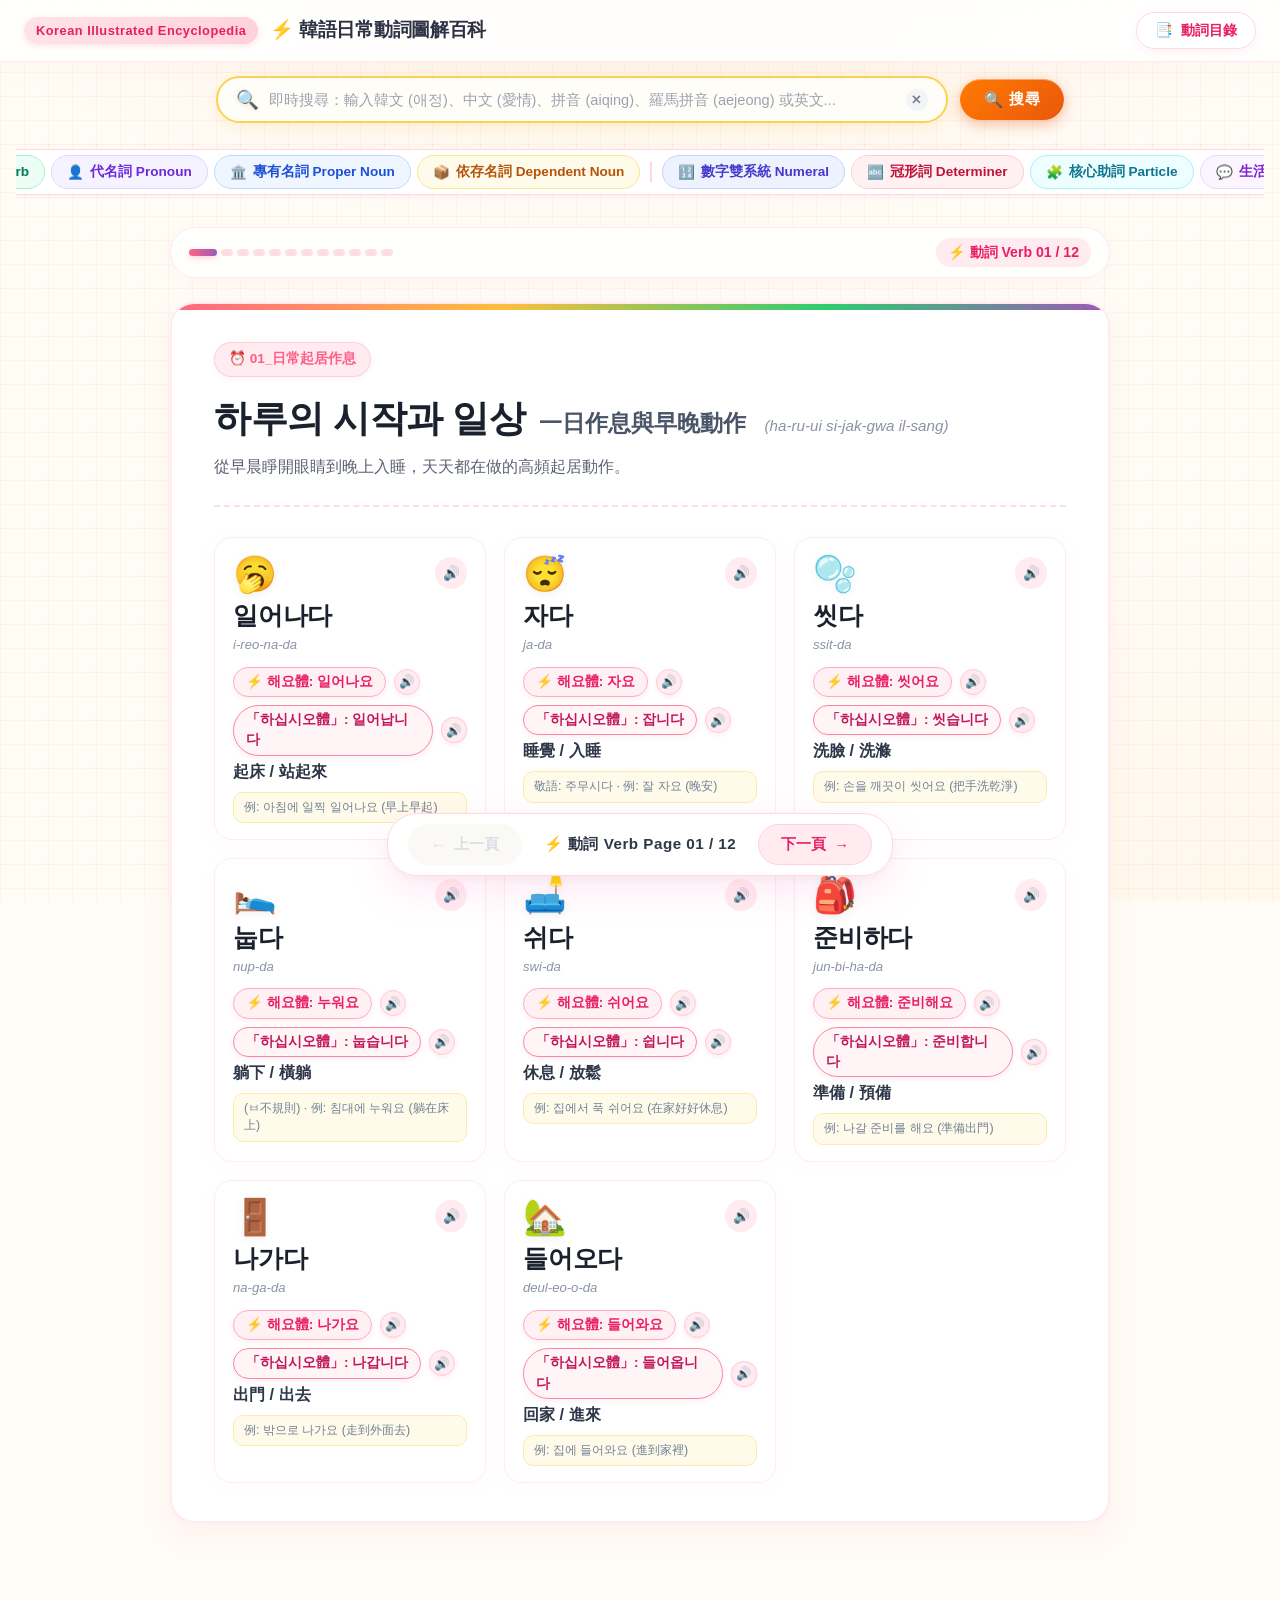
==== commit 0ddc1637: "fix: embed critical search styles, cache-busting, and fix direct card jumping" ====
--- a/verbs.html
+++ b/verbs.html
@@ -5,8 +5,127 @@
   <meta name="viewport" content="width=device-width, initial-scale=1.0, maximum-scale=1.0, user-scalable=no">
   <title>韓語圖解日常動詞百科 · Korean Visual Verb Encyclopedia</title>
   <meta name="description" content="韓語日常動詞圖解百科：涵蓋12大動作生活領域、韓文原形、日常해요體變形、實用生活搭配句、清晰動作圖示與真人發音點讀。">
-  <!-- 引入樣式表 -->
-  <link rel="stylesheet" href="css/encyclopedia.css">
+  <!-- 引入樣式表 (附帶版本快取控制) -->
+  <link rel="stylesheet" href="css/encyclopedia.css?v=20260920_v3">
+
+  <!-- 核心搜尋欄精緻美化樣式 (即刻渲染，零延遲與零違和感) -->
+  <style id="search-bar-critical-css">
+    .search-section-wrapper {
+      position: relative;
+      max-width: 880px;
+      width: calc(100% - 32px);
+      margin: 14px auto 10px auto;
+      z-index: 95;
+    }
+    .search-bar-container {
+      display: flex;
+      align-items: center;
+      gap: 12px;
+      width: 100%;
+      flex-wrap: nowrap;
+    }
+    .search-input-pill {
+      flex: 1;
+      min-width: 0;
+      display: flex;
+      align-items: center;
+      background: #FFFDF8 !important;
+      border: 2px solid #FCD34D !important;
+      border-radius: 9999px !important;
+      padding: 6px 18px !important;
+      box-shadow: 0 4px 16px rgba(245, 158, 11, 0.12), inset 0 1px 2px #FFFFFF !important;
+      transition: all 0.25s cubic-bezier(0.16, 1, 0.3, 1);
+      position: relative;
+    }
+    .search-input-pill:hover {
+      border-color: #F59E0B !important;
+      box-shadow: 0 6px 20px rgba(245, 158, 11, 0.18) !important;
+    }
+    .search-input-pill:focus-within {
+      background: #FFFFFF !important;
+      border-color: #D97706 !important;
+      box-shadow: 0 0 0 4px rgba(245, 158, 11, 0.22), 0 6px 22px rgba(245, 158, 11, 0.18) !important;
+    }
+    .search-icon-lens {
+      font-size: 1.15rem;
+      margin-right: 10px;
+      user-select: none;
+      filter: drop-shadow(0 1px 2px rgba(0, 0, 0, 0.1));
+      flex-shrink: 0;
+    }
+    .search-input {
+      flex: 1;
+      min-width: 0;
+      border: none !important;
+      outline: none !important;
+      background: transparent !important;
+      font-size: 0.96rem !important;
+      font-weight: 500 !important;
+      color: #2D3748 !important;
+      line-height: 1.5 !important;
+      font-family: inherit !important;
+      padding: 4px 0 !important;
+    }
+    .search-input::placeholder {
+      color: #9CA3AF !important;
+      font-size: 0.91rem !important;
+      font-weight: 400 !important;
+    }
+    .btn-search-clear {
+      background: #F3F4F6 !important;
+      border: none !important;
+      border-radius: 50% !important;
+      width: 22px !important;
+      height: 22px !important;
+      display: inline-flex !important;
+      align-items: center !important;
+      justify-content: center !important;
+      cursor: pointer !important;
+      color: #6B7280 !important;
+      font-size: 0.72rem !important;
+      margin-left: 8px !important;
+      transition: all 0.2s ease !important;
+      flex-shrink: 0;
+    }
+    .btn-search-clear:hover {
+      background: #E5E7EB !important;
+      color: #111827 !important;
+    }
+    .btn-search-submit {
+      background: linear-gradient(135deg, #FF7A00 0%, #EA580C 100%) !important;
+      color: #FFFFFF !important;
+      border: none !important;
+      border-radius: 9999px !important;
+      padding: 10px 24px !important;
+      font-size: 0.96rem !important;
+      font-weight: 800 !important;
+      display: inline-flex !important;
+      align-items: center !important;
+      gap: 6px !important;
+      cursor: pointer !important;
+      box-shadow: 0 4px 14px rgba(234, 88, 12, 0.38), inset 0 1px 0 rgba(255, 255, 255, 0.4) !important;
+      white-space: nowrap !important;
+      flex-shrink: 0;
+      transition: all 0.2s cubic-bezier(0.34, 1.56, 0.64, 1) !important;
+      letter-spacing: 0.5px;
+    }
+    .btn-search-submit:hover {
+      transform: translateY(-2px) scale(1.03) !important;
+      box-shadow: 0 6px 18px rgba(234, 88, 12, 0.48) !important;
+    }
+    .btn-search-submit:active {
+      transform: translateY(1px) scale(0.97) !important;
+    }
+    .search-result-card.is-clickable {
+      cursor: pointer;
+      user-select: none;
+    }
+    .search-result-card.is-clickable:hover {
+      background: #FFF9FA !important;
+      border-color: #F472B6 !important;
+      transform: translateX(4px) !important;
+    }
+  </style>
 </head>
 <body data-mode="verb">
 
@@ -198,11 +317,11 @@
   <script src="js/determiners_data.js"></script>
   <script src="js/particles_data.js"></script>
   <script src="js/greetings_data.js"></script>
-  <script src="js/loanwords_data.js"></script>
-  <script src="js/sanrio_food_data.js"></script>
-  <script src="js/encyclopedia_app.js"></script>
-  <script src="js/search_index.js" defer></script>
-  <script src="js/encyclopedia_search.js" defer></script>
+  <script src="js/loanwords_data.js?v=20260920_v3"></script>
+  <script src="js/sanrio_food_data.js?v=20260920_v3"></script>
+  <script src="js/encyclopedia_app.js?v=20260920_v3"></script>
+  <script src="js/search_index.js?v=20260920_v3" defer></script>
+  <script src="js/encyclopedia_search.js?v=20260920_v3" defer></script>
   <script>
     // 預設進入動詞篇模式
     window.addEventListener('DOMContentLoaded', () => {
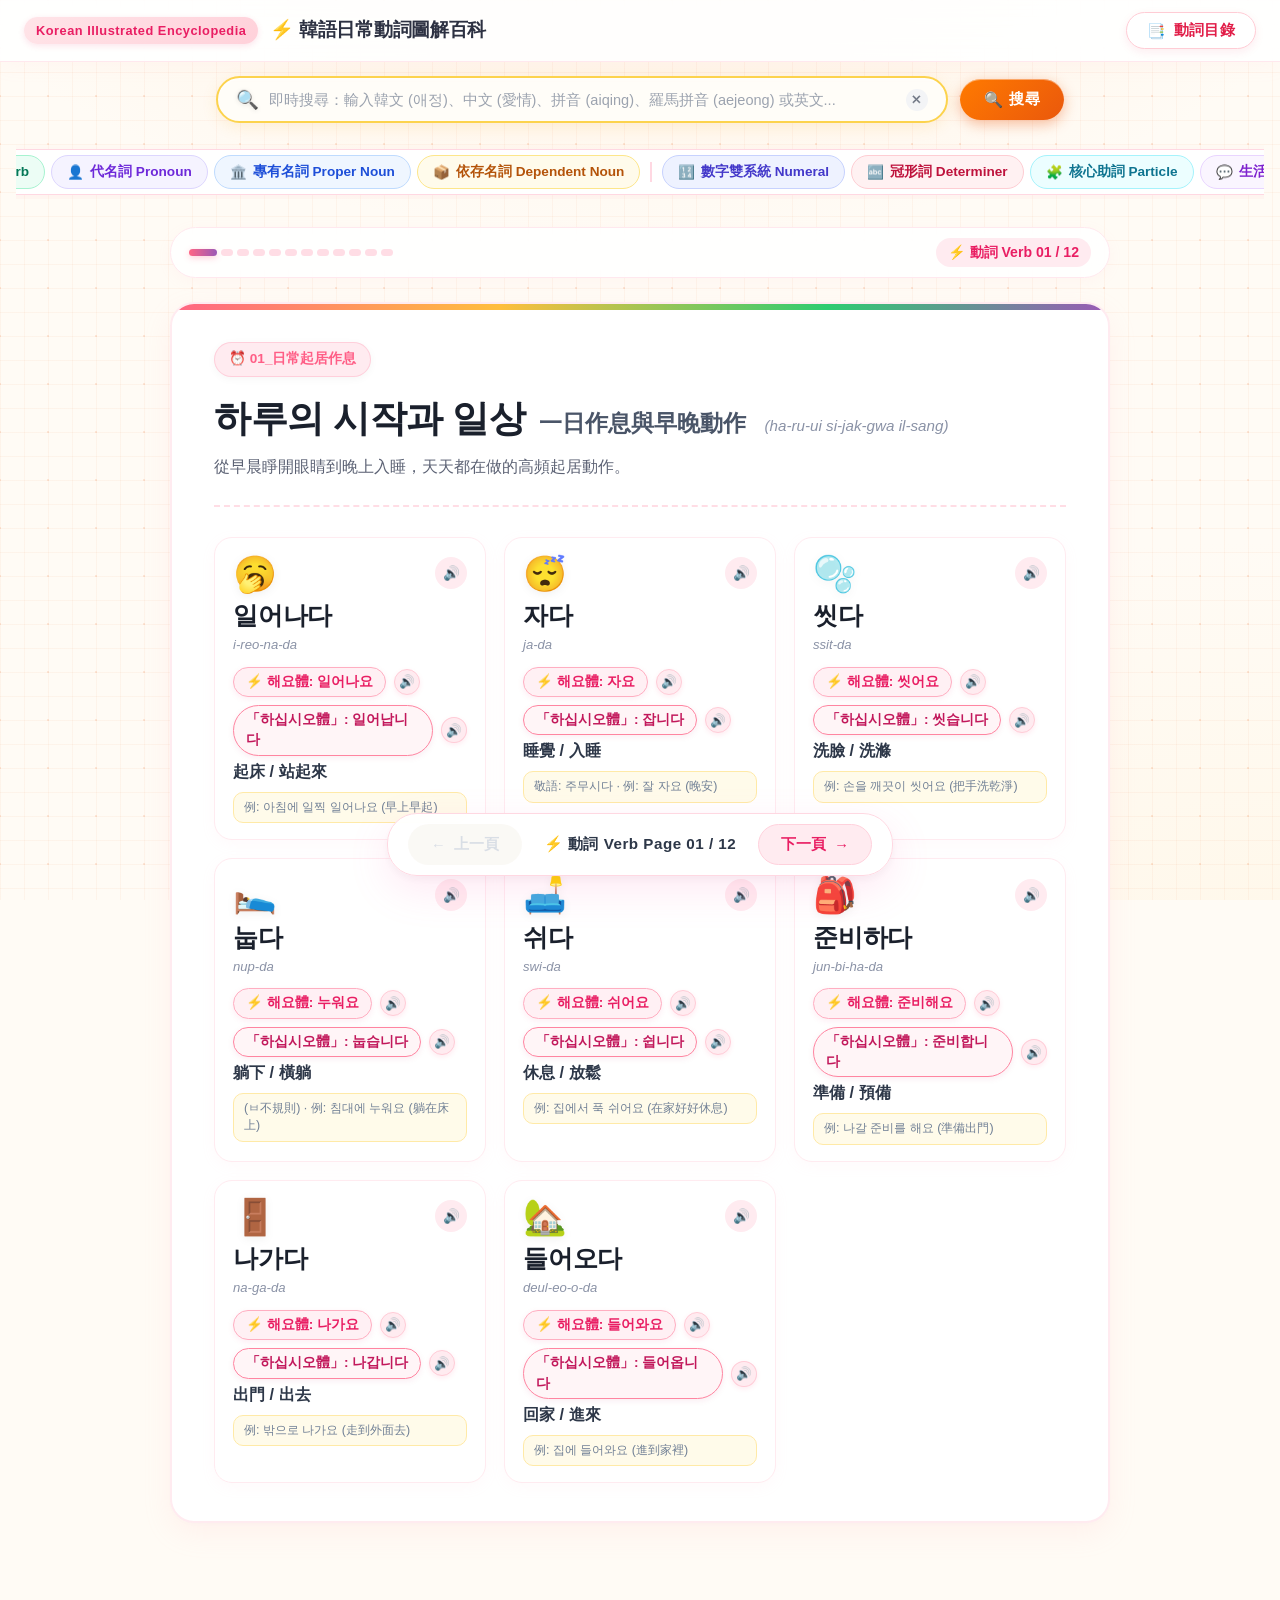
==== commit 7354cf98: "feat: implement 13-category global TOC navigation jump modal matching design mockups" ====
--- a/verbs.html
+++ b/verbs.html
@@ -6,10 +6,50 @@
   <title>韓語圖解日常動詞百科 · Korean Visual Verb Encyclopedia</title>
   <meta name="description" content="韓語日常動詞圖解百科：涵蓋12大動作生活領域、韓文原形、日常해요體變形、實用生活搭配句、清晰動作圖示與真人發音點讀。">
   <!-- 引入樣式表 (附帶版本快取控制) -->
-  <link rel="stylesheet" href="css/encyclopedia.css?v=20260920_v3">
-
-  <!-- 核心搜尋欄精緻美化樣式 (即刻渲染，零延遲與零違和感) -->
+  <link rel="stylesheet" href="css/encyclopedia.css?v=20260920_v4">
+
+  <!-- 核心搜尋欄與百科目錄膠囊按鈕精緻樣式 (即刻渲染，零延遲與零違和感) -->
   <style id="search-bar-critical-css">
+    .btn-toc {
+      background: #FFFFFF !important;
+      border: 1.8px solid #FFCCD5 !important;
+      color: #E11D48 !important;
+      font-size: 0.92rem !important;
+      font-weight: 800 !important;
+      padding: 8px 20px !important;
+      border-radius: 9999px !important;
+      cursor: pointer !important;
+      display: inline-flex !important;
+      align-items: center !important;
+      gap: 8px !important;
+      box-shadow: 0 3px 10px rgba(225, 29, 72, 0.08) !important;
+      transition: all 0.22s cubic-bezier(0.34, 1.56, 0.64, 1) !important;
+      letter-spacing: 0.3px !important;
+    }
+    .btn-toc:hover {
+      background: #FFF5F7 !important;
+      border-color: #FB7185 !important;
+      color: #BE123C !important;
+      transform: translateY(-2px) scale(1.03) !important;
+      box-shadow: 0 6px 18px rgba(225, 29, 72, 0.16) !important;
+    }
+    .btn-toc:active {
+      transform: translateY(0) scale(0.98) !important;
+    }
+    .toc-title-pill {
+      background: #FFFFFF !important;
+      border: 1.8px solid #FFCCD5 !important;
+      color: #E11D48 !important;
+      font-size: 1.05rem !important;
+      font-weight: 800 !important;
+      padding: 6px 18px !important;
+      border-radius: 9999px !important;
+      display: inline-flex !important;
+      align-items: center !important;
+      gap: 8px !important;
+      box-shadow: 0 2px 8px rgba(225, 29, 72, 0.08) !important;
+      letter-spacing: 0.5px !important;
+    }
     .search-section-wrapper {
       position: relative;
       max-width: 880px;
@@ -292,15 +332,18 @@
     </button>
   </nav>
 
-  <!-- 百科全域目錄彈窗 (Table of Contents Modal) -->
+  <!-- 百科全域目錄彈窗 (Table of Contents Modal · 01~13 全景導航大綱) -->
   <div class="modal-backdrop" id="toc-modal" role="dialog" aria-modal="true">
-    <div class="toc-modal">
+    <div class="toc-modal toc-global-modal">
       <div class="toc-header">
-        <div class="toc-title">⚡ 動詞篇主題目錄</div>
+        <div class="toc-title-pill">
+          <span>📑</span>
+          <span>百科目錄</span>
+        </div>
         <button class="btn-close-modal" id="btn-close-modal" aria-label="關閉目錄">✕</button>
       </div>
-      <div class="toc-list" id="toc-list">
-        <!-- JS 動態渲染目錄列表 -->
+      <div class="toc-list toc-global-list" id="toc-list">
+        <!-- JS 動態渲染 01~13 全景導航清單 -->
       </div>
     </div>
   </div>
@@ -317,11 +360,11 @@
   <script src="js/determiners_data.js"></script>
   <script src="js/particles_data.js"></script>
   <script src="js/greetings_data.js"></script>
-  <script src="js/loanwords_data.js?v=20260920_v3"></script>
-  <script src="js/sanrio_food_data.js?v=20260920_v3"></script>
-  <script src="js/encyclopedia_app.js?v=20260920_v3"></script>
-  <script src="js/search_index.js?v=20260920_v3" defer></script>
-  <script src="js/encyclopedia_search.js?v=20260920_v3" defer></script>
+  <script src="js/loanwords_data.js?v=20260920_v4"></script>
+  <script src="js/sanrio_food_data.js?v=20260920_v4"></script>
+  <script src="js/encyclopedia_app.js?v=20260920_v4"></script>
+  <script src="js/search_index.js?v=20260920_v4" defer></script>
+  <script src="js/encyclopedia_search.js?v=20260920_v4" defer></script>
   <script>
     // 預設進入動詞篇模式
     window.addEventListener('DOMContentLoaded', () => {
--- a/css/encyclopedia.css
+++ b/css/encyclopedia.css
@@ -257,25 +257,31 @@
 
 .btn-toc {
   background: #FFFFFF;
-  border: 1.5px solid #FFD8E2;
-  color: #E91E63;
-  font-size: 0.9rem;
-  font-weight: 700;
-  padding: 8px 18px;
-  border-radius: var(--radius-pill);
+  border: 1.8px solid #FFCCD5;
+  color: #E11D48;
+  font-size: 0.92rem;
+  font-weight: 800;
+  padding: 8px 20px;
+  border-radius: 9999px;
   cursor: pointer;
   display: inline-flex;
   align-items: center;
   gap: 8px;
-  box-shadow: 0 4px 12px rgba(255, 105, 180, 0.08);
-  transition: var(--transition-smooth);
+  box-shadow: 0 3px 10px rgba(225, 29, 72, 0.08);
+  transition: all 0.22s cubic-bezier(0.34, 1.56, 0.64, 1);
+  letter-spacing: 0.3px;
 }
 
 .btn-toc:hover {
-  background: #FFEBF0;
-  border-color: #FF6584;
-  transform: translateY(-2px);
-  box-shadow: 0 6px 16px rgba(255, 105, 180, 0.16);
+  background: #FFF5F7;
+  border-color: #FB7185;
+  color: #BE123C;
+  transform: translateY(-2px) scale(1.03);
+  box-shadow: 0 6px 18px rgba(225, 29, 72, 0.16);
+}
+
+.btn-toc:active {
+  transform: translateY(0) scale(0.98);
 }
 
 /* 7 大詞性圖鑑模式切換按鈕 (Mode Switcher) */
@@ -1399,118 +1405,305 @@
   flex-direction: column;
 }
 
-.toc-header {
+/* 🌟 全域 13 大合頁主題導航大綱頁 (依使用者設計圖稿 01~13 精密還原) */
+.toc-global-modal {
+  max-width: 980px !important;
+  width: 92vw !important;
+  max-height: 86vh !important;
+  border-radius: 24px !important;
+  padding: 22px 26px !important;
+  border: 1.8px solid #FFE4E8 !important;
+  box-shadow: 0 24px 64px rgba(0, 0, 0, 0.18), 0 4px 16px rgba(225, 29, 72, 0.08) !important;
+  background: #FFFFFF !important;
+  overflow: hidden !important;
+  display: flex !important;
+  flex-direction: column !important;
+}
+
+.toc-global-modal .toc-header {
   display: flex;
   align-items: center;
   justify-content: space-between;
-  margin-bottom: 20px;
+  margin-bottom: 16px;
   padding-bottom: 14px;
-  border-bottom: 1.5px solid #FFE8EE;
-}
-
-.toc-title {
-  font-size: 1.35rem;
-  font-weight: 900;
-  color: #2D3142;
-  display: flex;
+  border-bottom: 1.5px solid #F3F4F6;
+  flex-shrink: 0;
+}
+
+/* 頂部標題膠囊徽章 (依設計圖 1) */
+.toc-title-pill {
+  background: #FFFFFF;
+  border: 1.8px solid #FFCCD5;
+  color: #E11D48;
+  font-size: 1.05rem;
+  font-weight: 800;
+  padding: 6px 18px;
+  border-radius: 9999px;
+  display: inline-flex;
   align-items: center;
   gap: 8px;
+  box-shadow: 0 2px 8px rgba(225, 29, 72, 0.08);
+  letter-spacing: 0.5px;
 }
 
 .btn-close-modal {
   background: #FFEBF0;
   border: none;
-  width: 32px;
-  height: 32px;
+  width: 34px;
+  height: 34px;
   border-radius: 50%;
   font-size: 1.2rem;
-  color: #E91E63;
+  color: #E11D48;
   cursor: pointer;
   display: flex;
   align-items: center;
   justify-content: center;
-  transition: var(--transition-smooth);
+  transition: all 0.2s cubic-bezier(0.34, 1.56, 0.64, 1);
+  flex-shrink: 0;
 }
 
 .btn-close-modal:hover {
-  background: #FF4071;
+  background: #E11D48;
   color: #FFFFFF;
-  transform: rotate(90deg);
-}
-
-.toc-list {
+  transform: rotate(90deg) scale(1.08);
+}
+
+/* 全域分類滾動清單容器 */
+.toc-global-list {
   display: flex;
   flex-direction: column;
   gap: 10px;
-}
-
-.toc-item {
-  display: flex;
-  align-items: center;
-  justify-content: space-between;
-  padding: 14px 18px;
-  border-radius: var(--radius-md);
-  border: 1.5px solid #FFF0F4;
-  background: #FFFDFE;
+  overflow-y: auto;
+  padding-right: 8px;
+  margin-right: -4px;
+  flex: 1;
+}
+
+/* 自訂精美平滑捲軸 */
+.toc-global-list::-webkit-scrollbar {
+  width: 7px;
+}
+.toc-global-list::-webkit-scrollbar-track {
+  background: #F9FAFB;
+  border-radius: 10px;
+}
+.toc-global-list::-webkit-scrollbar-thumb {
+  background: #FBCFE8;
+  border-radius: 10px;
+}
+.toc-global-list::-webkit-scrollbar-thumb:hover {
+  background: #F472B6;
+}
+
+/* 單一大分類行 (Category Row) */
+.toc-category-row {
+  display: flex;
+  align-items: center;
+  gap: 14px;
+  padding: 10px 14px;
+  border-radius: 18px;
+  background: #FFFFFF;
+  border: 1.5px solid #F3F4F6;
+  transition: all 0.2s ease;
+}
+
+.toc-category-row:hover {
+  border-color: #E5E7EB;
+  background: #FAFAFB;
+}
+
+.toc-category-row.is-active-category {
+  background: #FFF8FA;
+  border-color: #FECDD3;
+  box-shadow: 0 3px 12px rgba(244, 114, 182, 0.12);
+}
+
+.toc-row-left {
+  display: flex;
+  align-items: center;
+  gap: 10px;
+  flex-shrink: 0;
+}
+
+/* 01~13 糖果彩虹編號膠囊 */
+.toc-number-badge {
+  display: inline-flex;
+  align-items: center;
+  justify-content: center;
+  min-width: 34px;
+  height: 28px;
+  padding: 0 8px;
+  border-radius: 9999px;
+  font-size: 0.82rem;
+  font-weight: 900;
+  font-family: ui-monospace, SFMono-Regular, Menlo, Monaco, Consolas, monospace;
+  letter-spacing: 0.5px;
+  border: 1.2px solid transparent;
+}
+
+.toc-number-badge[data-mode="noun"] { background: #FFF0F5; color: #E11D48; border-color: #FECDD3; }
+.toc-number-badge[data-mode="verb"] { background: #EFF6FF; color: #1D4ED8; border-color: #BFDBFE; }
+.toc-number-badge[data-mode="adjective"] { background: #FDF2F8; color: #BE185D; border-color: #FBCFE8; }
+.toc-number-badge[data-mode="adverb"] { background: #F5F3FF; color: #6D28D9; border-color: #DDD6FE; }
+.toc-number-badge[data-mode="pronoun"] { background: #ECFEFF; color: #0E7490; border-color: #A5F3FC; }
+.toc-number-badge[data-mode="proper_noun"] { background: #ECFDF5; color: #047857; border-color: #A7F3D0; }
+.toc-number-badge[data-mode="dependent_noun"] { background: #FFFBEB; color: #B45309; border-color: #FDE68A; }
+.toc-number-badge[data-mode="numeral"] { background: #FFF5EB; color: #D95A00; border-color: #FFE0C2; }
+.toc-number-badge[data-mode="determiner"] { background: #F7FEE7; color: #4D7C0F; border-color: #D9F99D; }
+.toc-number-badge[data-mode="particle"] { background: #EEF2FF; color: #4338CA; border-color: #C7D2FE; }
+.toc-number-badge[data-mode="greeting"] { background: #F0FDF4; color: #15803D; border-color: #BBF7D0; }
+.toc-number-badge[data-mode="loanword"] { background: #FFF1F2; color: #BE123C; border-color: #FECDD3; }
+.toc-number-badge[data-mode="sanrio_food"] { background: #FFF0F7; color: #DB2777; border-color: #FBCFE8; }
+
+/* 主分類切換膠囊按鈕 */
+.toc-main-pill {
+  display: inline-flex;
+  align-items: center;
+  gap: 7px;
+  padding: 6px 16px;
+  border-radius: 9999px;
+  font-size: 0.9rem;
+  font-weight: 800;
+  border: 1.5px solid transparent;
   cursor: pointer;
-  transition: var(--transition-smooth);
-}
-
-.toc-item:hover {
-  background: #FFEBF0;
-  border-color: #FFAEC1;
-  transform: translateX(4px);
-}
-
-.toc-item.active {
-  background: #FFF0F5;
-  border-color: #FF5E86;
-  box-shadow: 0 4px 14px rgba(255, 94, 134, 0.15);
-}
-
-.toc-item-left {
-  display: flex;
-  align-items: center;
-  gap: 14px;
-}
-
-.toc-item-num {
+  white-space: nowrap;
+  transition: all 0.2s cubic-bezier(0.34, 1.56, 0.64, 1);
+  box-shadow: 0 2px 6px rgba(0, 0, 0, 0.04);
+}
+
+.toc-main-pill:hover {
+  transform: translateY(-2px);
+  box-shadow: 0 4px 12px rgba(0, 0, 0, 0.1);
+}
+
+.toc-main-pill:active {
+  transform: translateY(0) scale(0.98);
+}
+
+.toc-main-arrow {
   font-size: 0.85rem;
+  margin-left: 2px;
+  animation: bounceArrow 1.5s infinite;
+}
+
+@keyframes bounceArrow {
+  0%, 100% { transform: translateY(0); }
+  50% { transform: translateY(2px); }
+}
+
+/* 13 大分類主膠囊色彩配對 */
+.toc-main-pill[data-mode="noun"] { background: #FFE4E6; color: #BE123C; border-color: #FDA4AF; }
+.toc-main-pill[data-mode="verb"] { background: #DBEAFE; color: #1E40AF; border-color: #93C5FD; }
+.toc-main-pill[data-mode="adjective"] { background: #FCE7F3; color: #9D174D; border-color: #F9A8D4; }
+.toc-main-pill[data-mode="adverb"] { background: #EDE9FE; color: #5B21B6; border-color: #C4B5FD; }
+.toc-main-pill[data-mode="pronoun"] { background: #CFFAFE; color: #155E75; border-color: #67E8F9; }
+.toc-main-pill[data-mode="proper_noun"] { background: #D1FAE5; color: #065F46; border-color: #6EE7B7; }
+.toc-main-pill[data-mode="dependent_noun"] { background: #FEF3C7; color: #92400E; border-color: #FCD34D; }
+.toc-main-pill[data-mode="numeral"] { background: #FFEDD5; color: #9A3412; border-color: #FDBA74; }
+.toc-main-pill[data-mode="determiner"] { background: #ECFCCB; color: #3F6212; border-color: #BEF264; }
+.toc-main-pill[data-mode="particle"] { background: #E0E7FF; color: #3730A3; border-color: #A5B4FC; }
+.toc-main-pill[data-mode="greeting"] { background: #DCFCE7; color: #166534; border-color: #86EFAC; }
+.toc-main-pill[data-mode="loanword"] { background: #FFE4E6; color: #9F1239; border-color: #FDA4AF; }
+.toc-main-pill[data-mode="sanrio_food"] { background: #FCE7F3; color: #831843; border-color: #F472B6; }
+
+.toc-main-pill.active {
+  box-shadow: 0 3px 12px rgba(0, 0, 0, 0.15), inset 0 0 0 1px rgba(255, 255, 255, 0.8);
+  filter: saturate(1.15);
+}
+
+/* 副頁領域標籤橫向排開包覆區 */
+.toc-sub-pills-wrap {
+  display: flex;
+  flex-wrap: wrap;
+  gap: 7px;
+  align-items: center;
+  flex: 1;
+  min-width: 0;
+}
+
+/* 副頁領域快捷膠囊按鈕 */
+.toc-sub-pill {
+  display: inline-flex;
+  align-items: center;
+  gap: 5px;
+  padding: 5px 12px;
+  border-radius: 9999px;
+  font-size: 0.82rem;
+  font-weight: 700;
+  border: 1.2px solid transparent;
+  cursor: pointer;
+  background: #F9FAFB;
+  color: #374151;
+  transition: all 0.18s cubic-bezier(0.34, 1.56, 0.64, 1);
+  white-space: nowrap;
+}
+
+.toc-sub-pill:hover {
+  transform: translateY(-2px);
+  box-shadow: 0 4px 10px rgba(0, 0, 0, 0.08);
+}
+
+.toc-sub-pill:active {
+  transform: translateY(0) scale(0.97);
+}
+
+.toc-sub-pill .sub-pill-icon {
+  font-size: 0.88rem;
+}
+
+.toc-sub-pill .sub-pill-name {
+  line-height: 1.2;
+}
+
+/* 15 款專屬生活主題糖果色彩 */
+.toc-sub-pill[data-color="0"] { background: #FFF1F2; color: #BE123C; border-color: #FECDD3; }
+.toc-sub-pill[data-color="1"] { background: #FFF7ED; color: #C2410C; border-color: #FFEDD5; }
+.toc-sub-pill[data-color="2"] { background: #FEFCE8; color: #A16207; border-color: #FEF08A; }
+.toc-sub-pill[data-color="3"] { background: #F0FDF4; color: #15803D; border-color: #BBF7D0; }
+.toc-sub-pill[data-color="4"] { background: #ECFEFF; color: #0E7490; border-color: #A5F3FC; }
+.toc-sub-pill[data-color="5"] { background: #EFF6FF; color: #1D4ED8; border-color: #BFDBFE; }
+.toc-sub-pill[data-color="6"] { background: #EEF2FF; color: #4338CA; border-color: #C7D2FE; }
+.toc-sub-pill[data-color="7"] { background: #FAF5FF; color: #7E22CE; border-color: #E9D5FF; }
+.toc-sub-pill[data-color="8"] { background: #FDF2F8; color: #BE185D; border-color: #FBCFE8; }
+.toc-sub-pill[data-color="9"] { background: #FFF1F5; color: #D81B60; border-color: #F8BBD0; }
+.toc-sub-pill[data-color="10"] { background: #F7FEE7; color: #4D7C0F; border-color: #D9F99D; }
+.toc-sub-pill[data-color="11"] { background: #F0F9FF; color: #0369A1; border-color: #BAE6FD; }
+.toc-sub-pill[data-color="12"] { background: #FEF2F2; color: #B91C1C; border-color: #FECACA; }
+.toc-sub-pill[data-color="13"] { background: #FFFBEB; color: #B45309; border-color: #FDE68A; }
+.toc-sub-pill[data-color="14"] { background: #F3E8FF; color: #6B21A8; border-color: #E9D5FF; }
+
+.toc-sub-pill.active {
+  box-shadow: 0 0 0 2px #E11D48, 0 4px 12px rgba(225, 29, 72, 0.25) !important;
   font-weight: 900;
-  padding: 3px 9px;
-  border-radius: 12px;
-  border: 1px solid transparent;
-}
-
-.toc-item[data-color="0"] .toc-item-num { background: #FFF0F3; color: #D61B52; border-color: #FFCCD7; }
-.toc-item[data-color="1"] .toc-item-num { background: #FFF5EB; color: #D95A00; border-color: #FFE0C2; }
-.toc-item[data-color="2"] .toc-item-num { background: #FFFBEB; color: #B45309; border-color: #FDE68A; }
-.toc-item[data-color="3"] .toc-item-num { background: #ECFDF5; color: #047857; border-color: #A7F3D0; }
-.toc-item[data-color="4"] .toc-item-num { background: #ECFEFF; color: #0E7490; border-color: #A5F3FC; }
-.toc-item[data-color="5"] .toc-item-num { background: #EFF6FF; color: #1D4ED8; border-color: #BFDBFE; }
-.toc-item[data-color="6"] .toc-item-num { background: #EEF2FF; color: #4338CA; border-color: #C7D2FE; }
-.toc-item[data-color="7"] .toc-item-num { background: #F5F3FF; color: #6D28D9; border-color: #DDD6FE; }
-.toc-item[data-color="8"] .toc-item-num { background: #FDF2F8; color: #BE185D; border-color: #FBCFE8; }
-.toc-item[data-color="9"] .toc-item-num { background: #FFF1F2; color: #BE123C; border-color: #FECDD3; }
-.toc-item[data-color="10"] .toc-item-num { background: #F7FEE7; color: #4D7C0F; border-color: #D9F99D; }
-.toc-item[data-color="11"] .toc-item-num { background: #F0F9FF; color: #0369A1; border-color: #BAE6FD; }
-.toc-item[data-color="12"] .toc-item-num { background: #FFF1F5; color: #D81B60; border-color: #F8BBD0; }
-.toc-item[data-color="13"] .toc-item-num { background: #FFF7ED; color: #C2410C; border-color: #FFEDD5; }
-.toc-item[data-color="14"] .toc-item-num { background: #FAF5FF; color: #7E22CE; border-color: #E9D5FF; }
-
-.toc-item:hover {
-  transform: translateX(4px);
-  filter: brightness(0.98);
-}
-
-.toc-item-title {
-  font-weight: 800;
-  color: #2D3748;
-}
-
-.toc-item-zh {
-  font-size: 0.82rem;
-  color: #718096;
+  transform: scale(1.04);
+}
+
+/* 響應式適配：手機螢幕下類別行轉為卡片縱向排列 */
+@media (max-width: 768px) {
+  .toc-global-modal {
+    padding: 16px 14px !important;
+    width: 96vw !important;
+    max-height: 90vh !important;
+    border-radius: 20px !important;
+  }
+  .toc-category-row {
+    flex-direction: column;
+    align-items: flex-start;
+    gap: 8px;
+    padding: 10px 12px;
+  }
+  .toc-row-left {
+    width: 100%;
+    justify-content: flex-start;
+  }
+  .toc-sub-pills-wrap {
+    width: 100%;
+    padding-left: 4px;
+  }
+  .toc-sub-pill {
+    font-size: 0.78rem;
+    padding: 4px 10px;
+  }
 }
 
 /* 響應式優化 */
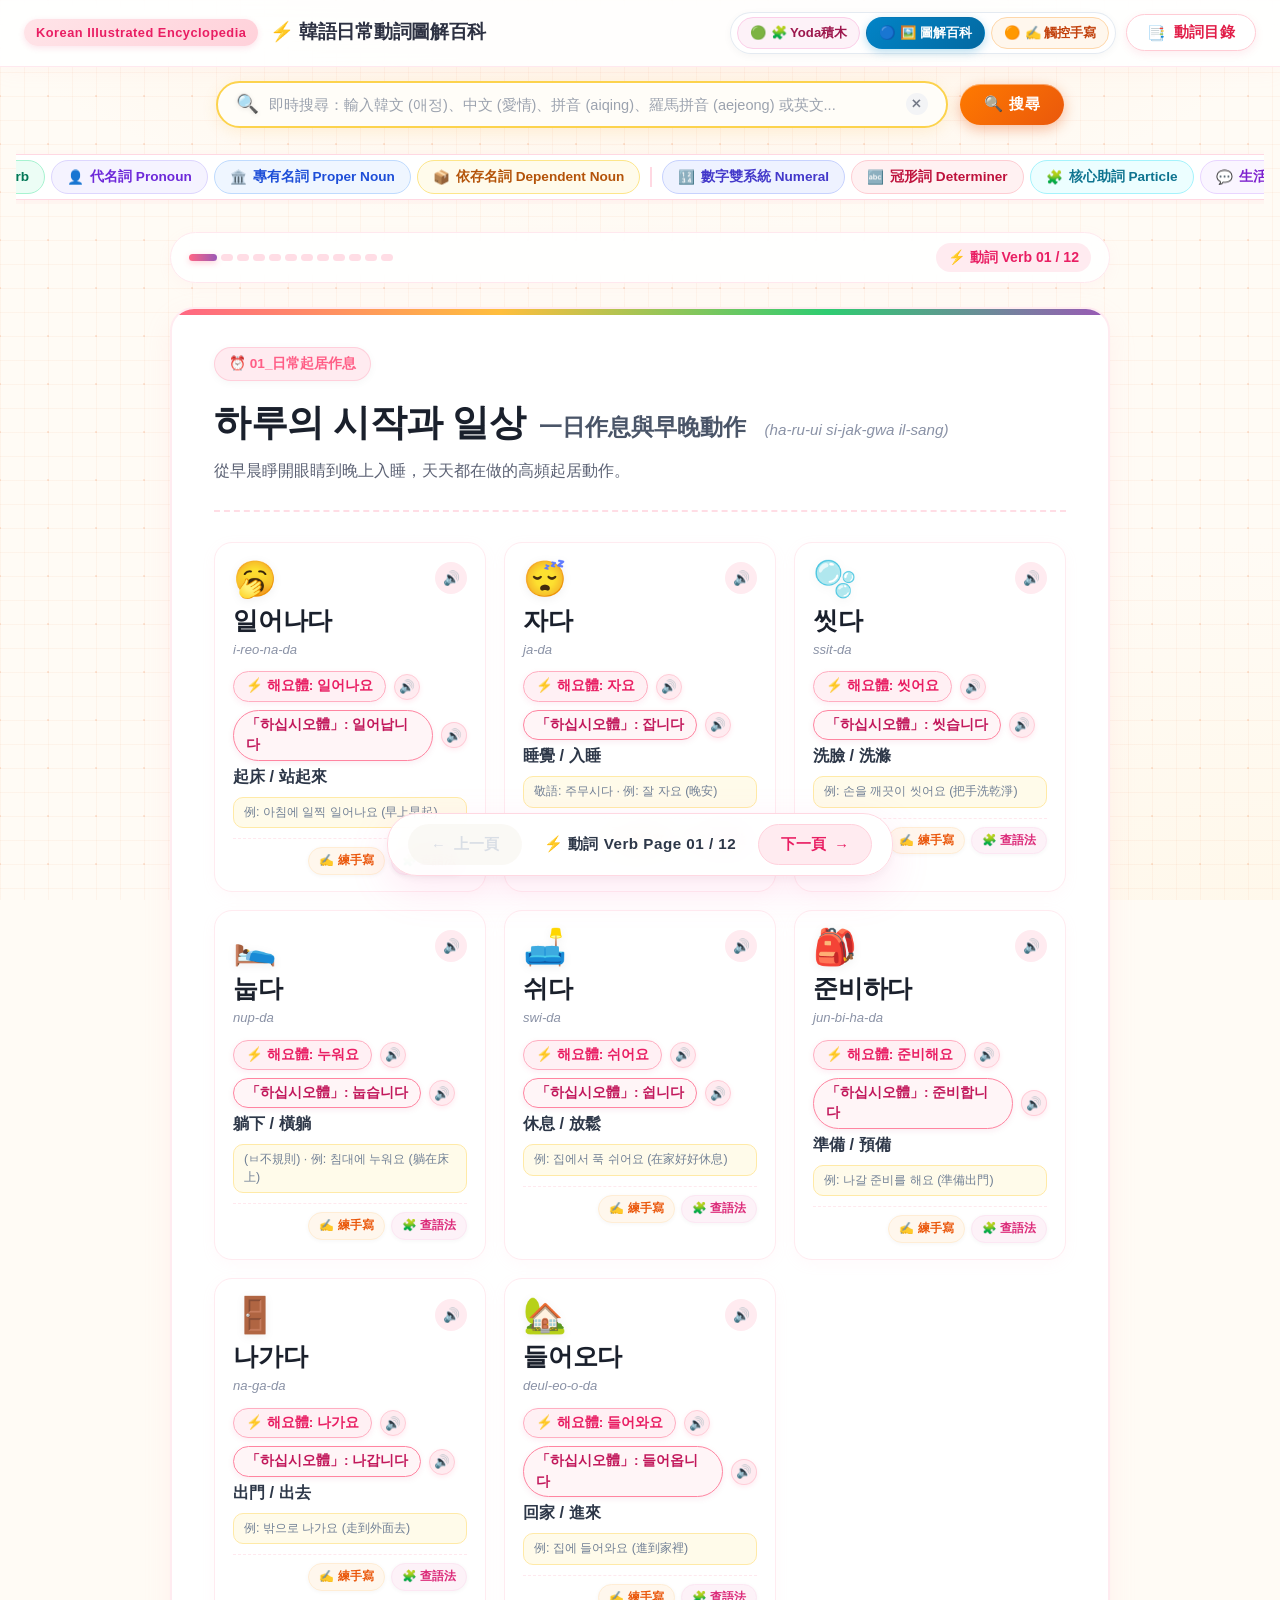
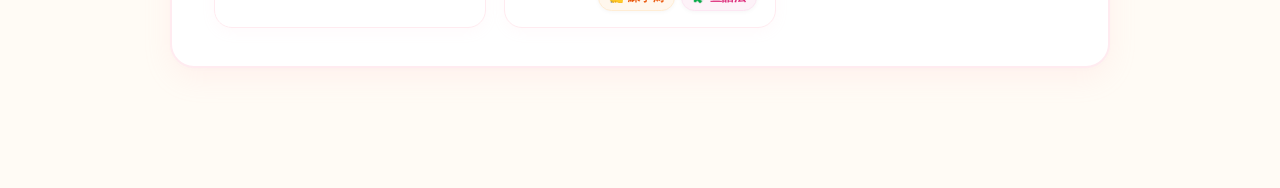
==== commit b9a05056: "feat(galaxy): integrate galaxy korean ecosystem deep-linking protocol with yoda and bb-8, add galaxy" ====
--- a/verbs.html
+++ b/verbs.html
@@ -5,8 +5,19 @@
   <meta name="viewport" content="width=device-width, initial-scale=1.0, maximum-scale=1.0, user-scalable=no">
   <title>韓語圖解日常動詞百科 · Korean Visual Verb Encyclopedia</title>
   <meta name="description" content="韓語日常動詞圖解百科：涵蓋12大動作生活領域、韓文原形、日常해요體變形、實用生活搭配句、清晰動作圖示與真人發音點讀。">
+  <!-- PWA 與行動裝置配置 -->
+  <link rel="manifest" href="manifest.webmanifest">
+  <meta name="theme-color" content="#FF85A2">
+  <meta name="mobile-web-app-capable" content="yes">
+  <meta name="apple-mobile-web-app-capable" content="yes">
+  <meta name="apple-mobile-web-app-status-bar-style" content="black-translucent">
+  <meta name="apple-mobile-web-app-title" content="韓語圖解百科">
+  <link rel="apple-touch-icon" href="icons/apple-touch-icon.png">
+  <link rel="icon" type="image/png" sizes="192x192" href="icons/icon-192.png">
+  <link rel="shortcut icon" href="icons/favicon.png">
+
   <!-- 引入樣式表 (附帶版本快取控制) -->
-  <link rel="stylesheet" href="css/encyclopedia.css?v=20260920_v4">
+  <link rel="stylesheet" href="css/encyclopedia.css?v=20260923_galaxy_v1">
 
   <!-- 核心搜尋欄與百科目錄膠囊按鈕精緻樣式 (即刻渲染，零延遲與零違和感) -->
   <style id="search-bar-critical-css">
@@ -176,6 +187,32 @@
       <div class="brand-title">⚡ 韓語日常動詞圖解百科</div>
     </div>
     <div class="header-controls">
+      <!-- 🌌 星際韓語宇宙三站聯邦導航膠囊 (Galaxy Ecosystem Dock) -->
+      <nav class="galaxy-ecosystem-dock" aria-label="星際韓語宇宙跨站導航">
+        <!-- 🟢 Yoda 發音語法積木 -->
+        <a href="https://kitty-sin.github.io/sanrio-korean-learning/" 
+           target="_blank" rel="noopener noreferrer"
+           class="galaxy-chip chip-yoda" title="前往 🟢 Yoda 韓語發音語法積木樂園 (40音/積木屋/例句)">
+          <span class="chip-avatar">🟢</span>
+          <span class="chip-label">🧩 Yoda積木</span>
+        </a>
+
+        <!-- 🔵 R2-D2 生活圖解百科 (本站 Active) -->
+        <a href="https://korean-learning-1ec2a.web.app/" 
+           class="galaxy-chip chip-r2d2 active" title="目前所在站點：🔵 R2-D2 韓語生活圖解百科">
+          <span class="chip-avatar">🔵</span>
+          <span class="chip-label">🖼️ 圖解百科</span>
+        </a>
+
+        <!-- 🟠 BB-8 觸控手寫樂園 -->
+        <a href="https://korean-writing-1ec2a.web.app/" 
+           target="_blank" rel="noopener noreferrer"
+           class="galaxy-chip chip-bb8" title="前往 🟠 BB-8 韓語觸控書寫樂園 (筆順/田字格/原稿紙)">
+          <span class="chip-avatar">🟠</span>
+          <span class="chip-label">✍️ 觸控手寫</span>
+        </a>
+      </nav>
+
       <button class="btn-toc" id="btn-toc">
         <span>📑</span>
         <span>動詞目錄</span>
@@ -360,11 +397,12 @@
   <script src="js/determiners_data.js"></script>
   <script src="js/particles_data.js"></script>
   <script src="js/greetings_data.js"></script>
-  <script src="js/loanwords_data.js?v=20260920_v4"></script>
-  <script src="js/sanrio_food_data.js?v=20260920_v4"></script>
-  <script src="js/encyclopedia_app.js?v=20260920_v4"></script>
-  <script src="js/search_index.js?v=20260920_v4" defer></script>
-  <script src="js/encyclopedia_search.js?v=20260920_v4" defer></script>
+  <script src="js/loanwords_data.js?v=20260921_v3"></script>
+  <script src="js/sanrio_food_data.js?v=20260921_v3"></script>
+  <script src="js/bbq_pub_data.js?v=20260921_v3"></script>
+  <script src="js/encyclopedia_app.js?v=20260923_galaxy_v1"></script>
+  <script src="js/search_index.js?v=20260923_v1" defer></script>
+  <script src="js/encyclopedia_search.js?v=20260923_galaxy_v1" defer></script>
   <script>
     // 預設進入動詞篇模式
     window.addEventListener('DOMContentLoaded', () => {
@@ -372,6 +410,15 @@
         window.app.setMode('verb');
       }
     });
+
+    // PWA Service Worker 智慧離線快取註冊
+    if ('serviceWorker' in navigator) {
+      window.addEventListener('load', () => {
+        navigator.serviceWorker.register('./sw.js')
+          .then(reg => console.log('PWA ServiceWorker registered successfully:', reg.scope))
+          .catch(err => console.error('PWA ServiceWorker registration failed:', err));
+      });
+    }
   </script>
 </body>
 </html>
--- a/css/encyclopedia.css
+++ b/css/encyclopedia.css
@@ -207,6 +207,15 @@
   --bg-grid-dot: rgba(216, 27, 96, 0.12);
 }
 
+/* 14. 🥩 韓國烤肉與小酌居酒屋 BBQ & Pub (炭火焦香橘紅) */
+body[data-mode="bbq_pub"] {
+  --bg-ambient-top: #FFEDD5;
+  --bg-ambient-bottom: #FFF7ED;
+  --bg-canvas-base: #FFFBF8;
+  --bg-grid-line: rgba(234, 88, 12, 0.045);
+  --bg-grid-dot: rgba(234, 88, 12, 0.12);
+}
+
 /* 頂部導航列 */
 .app-header {
   position: sticky;
@@ -548,6 +557,21 @@
 .mode-tab-btn[data-mode="sanrio_food"].active {
   background: linear-gradient(135deg, #FF6584 0%, #D81B60 100%);
   box-shadow: 0 4px 14px rgba(216, 27, 96, 0.35);
+}
+
+/* 14. 🥩 韓國烤肉與小酌居酒屋 BBQ & Pub - 炭火焦香橘紅 (Sunset Amber Orange) */
+.mode-tab-btn[data-mode="bbq_pub"] {
+  background: #FFF7ED;
+  color: #C2410C;
+  border-color: #FED7AA;
+}
+.mode-tab-btn[data-mode="bbq_pub"]:hover {
+  background: #FFEDD5;
+  border-color: #FDBA74;
+}
+.mode-tab-btn[data-mode="bbq_pub"].active {
+  background: linear-gradient(135deg, #EA580C 0%, #C2410C 100%);
+  box-shadow: 0 4px 14px rgba(234, 88, 12, 0.35);
 }
 
 .mode-divider {
@@ -1554,6 +1578,7 @@
 .toc-number-badge[data-mode="greeting"] { background: #F0FDF4; color: #15803D; border-color: #BBF7D0; }
 .toc-number-badge[data-mode="loanword"] { background: #FFF1F2; color: #BE123C; border-color: #FECDD3; }
 .toc-number-badge[data-mode="sanrio_food"] { background: #FFF0F7; color: #DB2777; border-color: #FBCFE8; }
+.toc-number-badge[data-mode="bbq_pub"] { background: #FFF7ED; color: #C2410C; border-color: #FDBA74; }
 
 /* 主分類切換膠囊按鈕 */
 .toc-main-pill {
@@ -1605,6 +1630,7 @@
 .toc-main-pill[data-mode="greeting"] { background: #DCFCE7; color: #166534; border-color: #86EFAC; }
 .toc-main-pill[data-mode="loanword"] { background: #FFE4E6; color: #9F1239; border-color: #FDA4AF; }
 .toc-main-pill[data-mode="sanrio_food"] { background: #FCE7F3; color: #831843; border-color: #F472B6; }
+.toc-main-pill[data-mode="bbq_pub"] { background: #FFEDD5; color: #9A3412; border-color: #FB923C; }
 
 .toc-main-pill.active {
   box-shadow: 0 3px 12px rgba(0, 0, 0, 0.15), inset 0 0 0 1px rgba(255, 255, 255, 0.8);
@@ -2172,27 +2198,37 @@
   margin-top: 6px;
 }
 
-/* 🎯 單字卡直達脈衝高亮動畫 */
+/* 🎯 單字卡直達脈衝高亮動畫 (持續 4.2 秒，涵蓋 2 秒轉跳等待 + 朗讀發音全程) */
 @keyframes cardJumpPulse {
   0% {
     transform: scale(1);
     box-shadow: 0 0 0 0 rgba(236, 72, 153, 0.75);
   }
-  20% {
+  14% {
     transform: scale(1.05);
     box-shadow: 0 0 0 14px rgba(236, 72, 153, 0.35);
   }
-  40% {
+  28% {
     transform: scale(1.02);
     box-shadow: 0 0 0 18px rgba(236, 72, 153, 0.18);
   }
-  60% {
-    transform: scale(1.04);
-    box-shadow: 0 0 0 10px rgba(236, 72, 153, 0.12);
-  }
-  80% {
+  42% {
+    /* 轉跳抵達約 1.8 秒時輕柔呼吸微動，提醒即將朗讀發音 */
+    transform: scale(1.03);
+    box-shadow: 0 0 0 12px rgba(236, 72, 153, 0.3);
+  }
+  52% {
+    /* 2.2 秒語音播放時二次脈衝光暈 */
+    transform: scale(1.05);
+    box-shadow: 0 0 0 20px rgba(236, 72, 153, 0.38);
+  }
+  72% {
+    transform: scale(1.02);
+    box-shadow: 0 0 0 10px rgba(236, 72, 153, 0.15);
+  }
+  88% {
     transform: scale(1.01);
-    box-shadow: 0 0 0 4px rgba(236, 72, 153, 0.05);
+    box-shadow: 0 0 0 4px rgba(236, 72, 153, 0.06);
   }
   100% {
     transform: scale(1);
@@ -2201,7 +2237,7 @@
 }
 
 .highlight-pulse {
-  animation: cardJumpPulse 3s cubic-bezier(0.16, 1, 0.3, 1) forwards !important;
+  animation: cardJumpPulse 4.2s cubic-bezier(0.16, 1, 0.3, 1) forwards !important;
   border: 2.5px solid #EC4899 !important;
   background: #FFF7FA !important;
 }
@@ -2236,3 +2272,279 @@
     justify-content: space-between;
   }
 }
+
+/* ==========================================================================
+   🌌 星際韓語宇宙三站聯邦跨站導航與意圖交互規範 (Galaxy Ecosystem)
+   綠意 Yoda ✕ 晴空藍 R2-D2 ✕ 暖杏橘 BB-8
+   ========================================================================== */
+
+/* 1. 頂部常駐三站聯邦角色膠囊 (Galaxy Ecosystem Dock) */
+.galaxy-ecosystem-dock {
+  display: inline-flex;
+  align-items: center;
+  gap: 6px;
+  background: rgba(255, 255, 255, 0.95);
+  padding: 4px 6px;
+  border-radius: 9999px;
+  border: 1.5px solid rgba(226, 232, 240, 0.9);
+  box-shadow: 0 2px 8px rgba(0, 0, 0, 0.04);
+}
+
+.galaxy-chip {
+  display: inline-flex;
+  align-items: center;
+  gap: 5px;
+  padding: 5px 12px;
+  border-radius: 9999px;
+  font-size: 0.82rem;
+  font-weight: 800;
+  text-decoration: none;
+  transition: all 0.22s cubic-bezier(0.34, 1.56, 0.64, 1);
+  border: 1.2px solid transparent;
+  white-space: nowrap;
+}
+
+/* Yoda 綠意/草莓洋紅 */
+.galaxy-chip.chip-yoda {
+  background: #FDF2F8;
+  color: #9D174D;
+  border-color: #FBCFE8;
+}
+.galaxy-chip.chip-yoda:hover {
+  background: #FCE7F3;
+  color: #831843;
+  transform: translateY(-2px) scale(1.04);
+  box-shadow: 0 4px 10px rgba(190, 24, 93, 0.18);
+}
+.galaxy-chip.chip-yoda.active {
+  background: linear-gradient(135deg, #DB2777, #BE185D);
+  color: #FFFFFF;
+  border-color: transparent;
+  box-shadow: 0 3px 10px rgba(190, 24, 93, 0.28);
+}
+
+/* R2-D2 晴空科技藍 (本站 Active) */
+.galaxy-chip.chip-r2d2 {
+  background: #F0F9FF;
+  color: #0369A1;
+  border-color: #BAE6FD;
+}
+.galaxy-chip.chip-r2d2:hover {
+  background: #E0F2FE;
+  color: #075985;
+  transform: translateY(-2px) scale(1.04);
+  box-shadow: 0 4px 10px rgba(2, 132, 199, 0.18);
+}
+.galaxy-chip.chip-r2d2.active {
+  background: linear-gradient(135deg, #0284C7, #0369A1);
+  color: #FFFFFF;
+  border-color: transparent;
+  box-shadow: 0 3px 10px rgba(2, 132, 199, 0.28);
+}
+
+/* BB-8 活力暖杏橘 */
+.galaxy-chip.chip-bb8 {
+  background: #FFF7ED;
+  color: #C2410C;
+  border-color: #FED7AA;
+}
+.galaxy-chip.chip-bb8:hover {
+  background: #FFEDD5;
+  color: #9A3412;
+  transform: translateY(-2px) scale(1.04);
+  box-shadow: 0 4px 10px rgba(234, 88, 12, 0.2);
+}
+.galaxy-chip.chip-bb8.active {
+  background: linear-gradient(135deg, #F97316, #EA580C);
+  color: #FFFFFF;
+  border-color: transparent;
+  box-shadow: 0 3px 10px rgba(234, 88, 12, 0.28);
+}
+
+/* 2. 百科字卡底部跨站快捷膠囊 (Card Cross-Site Action Chips) */
+.card-galaxy-actions {
+  display: flex;
+  align-items: center;
+  justify-content: flex-end;
+  gap: 6px;
+  margin-top: 10px;
+  padding-top: 8px;
+  border-top: 1px dashed #FFE8EE;
+}
+
+.btn-galaxy-link {
+  display: inline-flex;
+  align-items: center;
+  gap: 4px;
+  padding: 4px 10px;
+  border-radius: 9999px;
+  font-size: 0.74rem;
+  font-weight: 800;
+  text-decoration: none;
+  transition: all 0.2s cubic-bezier(0.34, 1.56, 0.64, 1);
+  box-shadow: 0 1px 4px rgba(0, 0, 0, 0.04);
+}
+
+/* BB-8 練手寫按鈕 */
+.btn-galaxy-link.link-bb8 {
+  background: #FFF7ED;
+  color: #EA580C;
+  border: 1px solid #FFEDD5;
+}
+.btn-galaxy-link.link-bb8:hover {
+  background: linear-gradient(135deg, #FF8A3D, #EA580C);
+  color: #FFFFFF;
+  border-color: transparent;
+  transform: translateY(-1.5px) scale(1.05);
+  box-shadow: 0 3px 8px rgba(234, 88, 12, 0.3);
+}
+
+/* Yoda 查語法按鈕 */
+.btn-galaxy-link.link-yoda {
+  background: #FDF2F8;
+  color: #DB2777;
+  border: 1px solid #FCE7F3;
+}
+.btn-galaxy-link.link-yoda:hover {
+  background: linear-gradient(135deg, #EC4899, #BE185D);
+  color: #FFFFFF;
+  border-color: transparent;
+  transform: translateY(-1.5px) scale(1.05);
+  box-shadow: 0 3px 8px rgba(219, 39, 119, 0.3);
+}
+
+/* 3. 星際宇宙來源歡迎橫幅與雙向回跳 (Galaxy Welcome Toast Banner) */
+.galaxy-welcome-banner {
+  position: fixed;
+  top: 72px;
+  left: 50%;
+  transform: translateX(-50%) translateY(-20px);
+  z-index: 1000;
+  background: rgba(255, 255, 255, 0.98);
+  backdrop-filter: blur(16px);
+  border-radius: 9999px;
+  padding: 8px 18px 8px 14px;
+  box-shadow: 0 12px 32px rgba(0, 0, 0, 0.12), 0 2px 6px rgba(0, 0, 0, 0.04);
+  display: flex;
+  align-items: center;
+  gap: 12px;
+  opacity: 0;
+  pointer-events: none;
+  transition: all 0.35s cubic-bezier(0.16, 1, 0.3, 1);
+  border: 1.8px solid #E2E8F0;
+  max-width: 92vw;
+}
+
+.galaxy-welcome-banner.show {
+  opacity: 1;
+  pointer-events: auto;
+  transform: translateX(-50%) translateY(0);
+}
+
+.galaxy-welcome-banner.banner-from-yoda {
+  border-color: #F472B6;
+  background: linear-gradient(135deg, #FFFFFF 0%, #FFF5F7 100%);
+}
+
+.galaxy-welcome-banner.banner-from-bb8 {
+  border-color: #FB923C;
+  background: linear-gradient(135deg, #FFFFFF 0%, #FFF8F0 100%);
+}
+
+.banner-icon {
+  font-size: 1.25rem;
+  line-height: 1;
+  flex-shrink: 0;
+}
+
+.banner-text {
+  font-size: 0.88rem;
+  font-weight: 700;
+  color: #1F2937;
+  white-space: nowrap;
+  overflow: hidden;
+  text-overflow: ellipsis;
+}
+
+.banner-text strong {
+  color: #E11D48;
+}
+
+.btn-galaxy-back {
+  background: #111827;
+  color: #FFFFFF;
+  border: none;
+  border-radius: 9999px;
+  padding: 5px 14px;
+  font-size: 0.78rem;
+  font-weight: 800;
+  text-decoration: none;
+  display: inline-flex;
+  align-items: center;
+  gap: 4px;
+  transition: all 0.2s ease;
+  white-space: nowrap;
+  flex-shrink: 0;
+  box-shadow: 0 2px 6px rgba(0, 0, 0, 0.15);
+}
+
+.btn-galaxy-back:hover {
+  transform: scale(1.05);
+  box-shadow: 0 4px 12px rgba(0, 0, 0, 0.25);
+}
+
+.btn-banner-close {
+  background: #F3F4F6;
+  color: #6B7280;
+  border: none;
+  border-radius: 50%;
+  width: 22px;
+  height: 22px;
+  display: flex;
+  align-items: center;
+  justify-content: center;
+  cursor: pointer;
+  font-size: 0.72rem;
+  margin-left: 2px;
+  transition: all 0.2s ease;
+  flex-shrink: 0;
+}
+
+.btn-banner-close:hover {
+  background: #E5E7EB;
+  color: #111827;
+}
+
+/* 4. 響應式優化 */
+@media (max-width: 768px) {
+  .app-header {
+    padding: 10px 14px;
+  }
+  .brand-badge {
+    display: none;
+  }
+  .brand-title {
+    font-size: 1.05rem;
+  }
+  .galaxy-ecosystem-dock {
+    padding: 2px 4px;
+    gap: 4px;
+  }
+  .galaxy-chip {
+    padding: 4px 8px;
+    font-size: 0.75rem;
+  }
+  .galaxy-chip .chip-label {
+    display: none;
+  }
+  .galaxy-chip .chip-avatar {
+    font-size: 0.95rem;
+  }
+  .galaxy-chip.active .chip-label {
+    display: inline;
+  }
+  .btn-toc {
+    padding: 6px 14px !important;
+    font-size: 0.84rem !important;
+  }
+}
